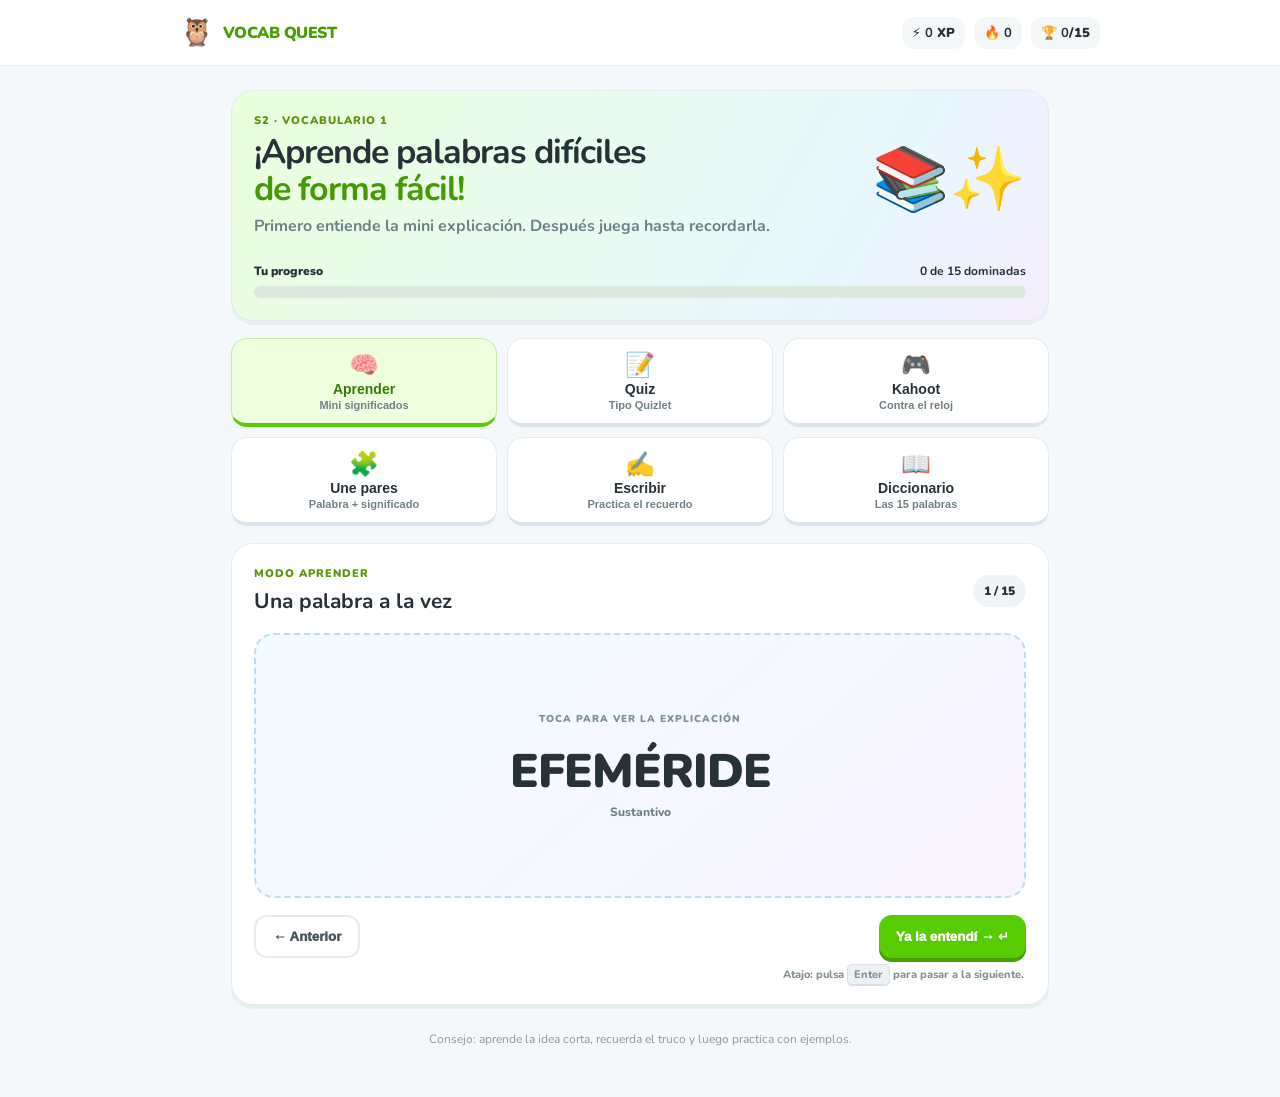
==== index.html @ 7e98878e "Add files via upload" ====
<!DOCTYPE html>
<html lang="es">
<head>
  <meta charset="UTF-8">
  <meta name="viewport" content="width=device-width, initial-scale=1.0">
  <meta name="theme-color" content="#58cc02">
  <title>Vocab Quest — Aprende jugando</title>
  <link rel="stylesheet" href="styles.css">
</head>
<body>
  <header class="topbar">
    <a class="brand" href="#" aria-label="Vocab Quest inicio"><span class="owl">🦉</span><span>VOCAB QUEST</span></a>
    <div class="stats">
      <span class="stat">⚡ <b id="xp">0</b> XP</span>
      <span class="stat">🔥 <b id="streak">0</b></span>
      <span class="stat">🏆 <b id="mastered">0</b>/15</span>
    </div>
  </header>

  <main class="app">
    <section class="welcome card">
      <div>
        <p class="eyebrow">S2 · VOCABULARIO 1</p>
        <h1>¡Aprende palabras difíciles<br><span>de forma fácil!</span></h1>
        <p class="sub">Primero entiende la mini explicación. Después juega hasta recordarla.</p>
      </div>
      <div class="welcome-art" aria-hidden="true">📚✨</div>
      <div class="progress-wrap">
        <div class="progress-label"><span>Tu progreso</span><b id="progress-label">0 de 15 dominadas</b></div>
        <div class="progress"><div id="progress-bar"></div></div>
      </div>
    </section>

    <nav class="mode-grid" aria-label="Modos de juego">
      <button class="mode active" data-mode="learn"><span>🧠</span><b>Aprender</b><small>Mini significados</small></button>
      <button class="mode" data-mode="quiz"><span>📝</span><b>Quiz</b><small>Tipo Quizlet</small></button>
      <button class="mode" data-mode="kahoot"><span>🎮</span><b>Kahoot</b><small>Contra el reloj</small></button>
      <button class="mode" data-mode="match"><span>🧩</span><b>Une pares</b><small>Palabra + significado</small></button>
      <button class="mode" data-mode="write"><span>✍️</span><b>Escribir</b><small>Practica el recuerdo</small></button>
      <button class="mode" data-mode="review"><span>📖</span><b>Diccionario</b><small>Las 15 palabras</small></button>
    </nav>

    <section id="learn" class="game card">
      <div class="section-head"><div><p class="eyebrow">MODO APRENDER</p><h2>Una palabra a la vez</h2></div><span class="counter" id="learn-counter">1 / 15</span></div>
      <div class="flashcard" id="flashcard" role="button" tabindex="0" aria-label="Toca para mostrar la explicación">
        <span class="card-hint" id="learn-hint">TOCA PARA VER LA EXPLICACIÓN</span>
        <div class="big-word" id="learn-word">HENDER</div>
        <span class="category" id="learn-category">Verbo</span>
        <div class="mini-meaning hidden" id="learn-mini"></div>
        <div class="full-meaning hidden" id="learn-full"></div>
        <div class="memory-tip hidden" id="learn-tip"></div>
      </div>
      <div class="controls"><button class="btn secondary" id="learn-prev">← Anterior</button><button class="btn primary" id="learn-next">Ya la entendí → ↵</button></div>
      <p class="keyboard-hint">Atajo: pulsa <kbd>Enter</kbd> para pasar a la siguiente.</p>
    </section>

    <section id="quiz" class="game card hidden">
      <div class="section-head"><div><p class="eyebrow">MODO QUIZ</p><h2>Elige la respuesta correcta</h2></div><span class="counter" id="quiz-counter">1 / 10</span></div>
      <div class="timer-line"><span>⏱️ <b id="quiz-time">40</b>s</span><div class="timer-track"><div id="quiz-timer-bar"></div></div></div>
      <div class="question-word" id="quiz-word">HENDER</div>
      <p class="question" id="quiz-question">¿Qué significa?</p>
      <div class="answers" id="quiz-answers"></div>
      <div class="feedback hidden" id="quiz-feedback"></div>
      <div class="controls right"><button class="btn secondary hidden" id="quiz-practice">🔁 Practicar esta palabra ×3</button><button class="btn primary" id="quiz-next" disabled>Enviar / Siguiente ↵</button></div>
      <p class="keyboard-hint">Atajo: pulsa <kbd>Enter</kbd> para continuar.</p>
    </section>

    <section id="kahoot" class="game card hidden">
      <div class="section-head"><div><p class="eyebrow">MODO KAHOOT</p><h2>¡Ronda relámpago!</h2></div><span class="counter" id="kahoot-counter">1 / 10</span></div>
      <div class="kahoot-score"><span>⚡ <b id="kahoot-points">0</b> puntos</span><span>⏳ <b id="kahoot-time">15</b>s</span></div>
      <div class="question-word" id="kahoot-word">HENDER</div>
      <p class="question">Selecciona la mini definición correcta</p>
      <div class="kahoot-answers" id="kahoot-answers"></div>
      <div class="feedback hidden" id="kahoot-feedback"></div>
      <div class="controls right"><button class="btn secondary hidden" id="kahoot-practice">🔁 Practicar esta palabra ×3</button><button class="btn primary" id="kahoot-next" disabled>Siguiente ronda ↵</button></div>
      <p class="keyboard-hint">Atajo: pulsa <kbd>Enter</kbd> para continuar.</p>
      <button class="btn secondary start-btn" id="kahoot-start">▶ Empezar partida</button>
    </section>

    <section id="match" class="game card hidden">
      <div class="section-head"><div><p class="eyebrow">MODO PAREJAS</p><h2>Une cada palabra con su idea</h2></div><span class="counter" id="match-count">0 / 5</span></div>
      <p class="sub">Selecciona una palabra y luego su significado. ¡Tienes que encontrar cinco pares!</p>
      <div class="match-grid"><div id="match-words" class="match-column"></div><div id="match-defs" class="match-column"></div></div>
      <div class="feedback hidden" id="match-feedback"></div>
      <div class="controls right"><button class="btn primary" id="match-new">Nueva ronda</button></div>
    </section>

    <section id="write" class="game card hidden">
      <div class="section-head"><div><p class="eyebrow">MODO ESCRIBIR</p><h2>Explícalo con tus palabras</h2></div><span class="counter" id="write-counter">1 / 15</span></div>
      <div class="question-word" id="write-word">HENDER</div>
      <p class="question">Escribe una explicación corta de su significado.</p>
      <textarea id="write-input" rows="3" placeholder="Ejemplo: significa abrir o rajar algo..."></textarea>
      <div class="feedback hidden" id="write-feedback"></div>
      <div class="controls right"><button class="btn primary" id="write-check">Revisar respuesta</button></div>
    </section>

    <section id="review" class="game card hidden">
      <div class="section-head"><div><p class="eyebrow">TU DICCIONARIO</p><h2>Las 15 palabras del examen</h2></div><span class="counter">S2</span></div>
      <div class="dictionary" id="dictionary"></div>
    </section>

    <section id="results" class="game card hidden">
      <div class="result-icon">🏆</div><h2 id="result-title">¡Buen trabajo!</h2><p id="result-text" class="sub"></p>
      <button class="btn primary" id="result-again">Jugar otra vez</button>
    </section>
    <footer>Consejo: aprende la idea corta, recuerda el truco y luego practica con ejemplos.</footer>
  </main>
  <div id="toast" class="toast" role="status"></div>
  <script src="script.js"></script>
</body>
</html>
---- styles.css ----
@import url('https://fonts.googleapis.com/css2?family=Nunito:wght@500;600;700;800;900;1000&display=swap');
:root{--green:#58cc02;--green-dark:#45a000;--ink:#263238;--muted:#718087;--line:#e4ebee;--bg:#f5f8fa;--blue:#1cb0f6;--yellow:#ffc928;--red:#ff4b4b;--purple:#9069e8}
*{box-sizing:border-box}body{margin:0;background:var(--bg);color:var(--ink);font-family:Nunito,system-ui,sans-serif}.topbar{height:66px;background:#fff;border-bottom:1px solid var(--line);display:flex;align-items:center;justify-content:space-between;padding:0 max(calc((100vw - 920px)/2),18px);position:sticky;top:0;z-index:5}.brand{display:flex;align-items:center;gap:9px;text-decoration:none;color:var(--green-dark);font-weight:1000;letter-spacing:-.5px}.owl{font-size:27px}.stats{display:flex;gap:9px}.stat{background:#f4f7f8;border-radius:12px;padding:7px 10px;font-size:13px;font-weight:900}.app{max-width:850px;margin:24px auto;padding:0 16px}.card{background:#fff;border:1px solid var(--line);border-radius:22px;padding:22px;box-shadow:0 4px 0 #e9eef0}.welcome{background:linear-gradient(120deg,#eaffdc,#e8f7ff 75%,#f5edff);position:relative;overflow:hidden;display:grid;grid-template-columns:1fr auto;gap:10px}.eyebrow{font-size:11px;font-weight:1000;letter-spacing:1px;color:#5d930f;margin:0 0 6px}.welcome h1{font-size:clamp(25px,5vw,34px);line-height:1.08;margin:0;letter-spacing:-1px}.welcome h1 span{color:#429b00}.sub{color:var(--muted);font-weight:700;margin:8px 0}.welcome-art{font-size:62px;align-self:center;animation:bob 2.5s ease-in-out infinite}@keyframes bob{50%{transform:translateY(-7px) rotate(4deg)}}.progress-wrap{grid-column:1/-1;margin-top:8px}.progress-label{display:flex;justify-content:space-between;font-size:12px;font-weight:900}.progress{height:12px;background:#dce9df;border-radius:30px;overflow:hidden;margin-top:7px}.progress div{height:100%;width:0;background:linear-gradient(90deg,var(--green),#a5e75b);border-radius:30px;transition:width .4s}.mode-grid{display:grid;grid-template-columns:repeat(3,1fr);gap:10px;margin:17px 0}.mode{border:1px solid var(--line);border-bottom:4px solid #dce4e7;background:#fff;border-radius:16px;padding:12px 8px;display:flex;flex-direction:column;align-items:center;gap:2px;color:var(--ink);transition:.15s}.mode span{font-size:24px}.mode b{font-size:14px}.mode small{font-size:11px;color:var(--muted);font-weight:700}.mode:hover{transform:translateY(-2px)}.mode.active{background:#edffdf;border-color:#c5eca7;border-bottom-color:var(--green);color:#347d00}.game{margin-bottom:18px;animation:enter .25s ease}@keyframes enter{from{opacity:0;transform:translateY(8px)}to{opacity:1;transform:translateY(0)}}.hidden{display:none!important}.section-head{display:flex;justify-content:space-between;align-items:center;gap:10px}.section-head h2{font-size:21px;margin:0}.counter{font-size:12px;font-weight:1000;background:#f0f4f5;padding:8px 11px;border-radius:30px;white-space:nowrap}.flashcard{margin:18px 0 14px;min-height:265px;border:2px dashed #b9dfee;border-radius:20px;background:linear-gradient(140deg,#f2fbff,#f8f3ff);display:flex;flex-direction:column;align-items:center;justify-content:center;text-align:center;padding:24px;cursor:pointer;transition:.2s}.flashcard:hover{transform:translateY(-2px);box-shadow:0 7px 18px #dcebf2}.card-hint{font-size:10px;letter-spacing:1px;color:#77909a;font-weight:1000}.big-word{font-size:clamp(34px,7vw,47px);font-weight:1000;letter-spacing:-1px;margin:13px 0 0}.category{font-size:12px;color:var(--muted);font-weight:800}.mini-meaning{font-size:21px;font-weight:1000;color:#347d00;margin:15px 0 4px}.full-meaning{font-size:13px;color:#52636a;max-width:540px;margin-top:8px}.memory-tip{font-size:13px;background:#fff4d6;border-radius:12px;padding:10px 13px;margin-top:12px;max-width:540px}.controls{display:flex;justify-content:space-between;gap:10px;margin-top:17px}.controls.right{justify-content:flex-end}.btn{border:0;border-radius:13px;padding:12px 17px;font-weight:1000;transition:.12s}.btn:active{transform:translateY(2px)}.primary{background:var(--green);color:#fff;box-shadow:0 4px 0 var(--green-dark)}.primary:disabled{opacity:.4;cursor:not-allowed}.secondary{background:#fff;border:2px solid var(--line);color:#46565c}.question-word{text-align:center;font-size:36px;font-weight:1000;letter-spacing:-1px;margin:20px 0 0}.question{text-align:center;font-weight:900;font-size:17px;margin:7px 0 16px}.timer-line{display:flex;align-items:center;gap:12px;margin-top:18px;font-size:13px;font-weight:900}.timer-track{height:9px;flex:1;background:#edf1f2;border-radius:20px;overflow:hidden}.timer-track div{height:100%;width:100%;background:var(--blue);transition:width 1s linear}.answers{display:grid;grid-template-columns:1fr 1fr;gap:10px}.answer{border:2px solid var(--line);background:#fff;border-radius:14px;padding:15px;text-align:left;font-weight:800;min-height:65px;color:var(--ink)}.answer:hover{border-color:var(--blue);background:#f3fbff}.answer.correct{background:#edffe4;border-color:var(--green)}.answer.wrong{background:#fff0f0;border-color:var(--red)}.feedback{padding:13px 15px;border-radius:14px;margin-top:14px;font-weight:750;line-height:1.45}.feedback.good{background:#edffe4;color:#2d7600}.feedback.bad{background:#fff1e7;color:#99500c}.feedback strong{display:block;margin-bottom:4px}.kahoot-score{display:flex;justify-content:space-between;font-weight:1000;margin-top:15px}.kahoot-answers{display:grid;grid-template-columns:1fr 1fr;gap:10px}.kahoot-answer{border:0;border-radius:15px;padding:19px 12px;min-height:82px;color:#fff;font-weight:1000;font-size:14px;box-shadow:0 4px #0002}.kahoot-answer:nth-child(1){background:#e94b4b}.kahoot-answer:nth-child(2){background:#267edb}.kahoot-answer:nth-child(3){background:#d99d00}.kahoot-answer:nth-child(4){background:#42a51a}.kahoot-answer.correct{outline:4px solid #a8ed72;filter:brightness(1.12)}.kahoot-answer.wrong{opacity:.45}.start-btn{margin-top:16px;width:100%}textarea{width:100%;border:2px solid var(--line);border-radius:14px;padding:13px;font:700 15px Nunito;resize:vertical;outline:none}textarea:focus{border-color:var(--blue)}.dictionary{display:grid;grid-template-columns:1fr 1fr;gap:9px}.dict-item{border:1px solid var(--line);border-radius:13px;padding:12px}.dict-item b{display:block;font-size:15px}.dict-item .mini{color:#39820a;font-weight:900;font-size:13px;margin:3px 0}.dict-item small{color:var(--muted);font-weight:650}.match-grid{display:grid;grid-template-columns:1fr 1fr;gap:10px;margin-top:15px}.match-column{display:grid;gap:8px;align-content:start}.match-option{border:2px solid var(--line);border-radius:12px;padding:12px 9px;background:#fff;font-weight:850;font-size:13px;min-height:62px}.match-option.selected{border-color:var(--blue);background:#effaff}.match-option.matched{opacity:.35;pointer-events:none;border-color:var(--green)}.result-icon{text-align:center;font-size:65px}.game h2{text-align:center}.result-icon+h2{margin:0}.toast{position:fixed;bottom:20px;left:50%;transform:translate(-50%,20px);opacity:0;background:#263238;color:#fff;padding:11px 17px;border-radius:30px;font-weight:900;transition:.25s;z-index:20}.toast.show{opacity:1;transform:translate(-50%,0)}footer{text-align:center;color:#8a989e;font-size:12px;padding:8px 0 26px}
@media(max-width:560px){.topbar{padding:0 12px}.stats{gap:4px}.stat{font-size:11px;padding:7px}.brand{font-size:14px}.mode-grid{grid-template-columns:repeat(2,1fr)}.card{padding:17px}.answers,.kahoot-answers,.dictionary{grid-template-columns:1fr}.welcome-art{font-size:47px}.welcome h1{font-size:25px}.section-head h2{font-size:18px}.match-option{font-size:12px;padding:10px 7px}}

.keyboard-hint{text-align:right;color:#829198;font-size:11px;font-weight:800;margin:9px 2px 0}.keyboard-hint kbd{background:#edf1f3;border:1px solid #d9e1e4;border-bottom-width:2px;border-radius:5px;padding:2px 6px;font:800 11px Nunito}
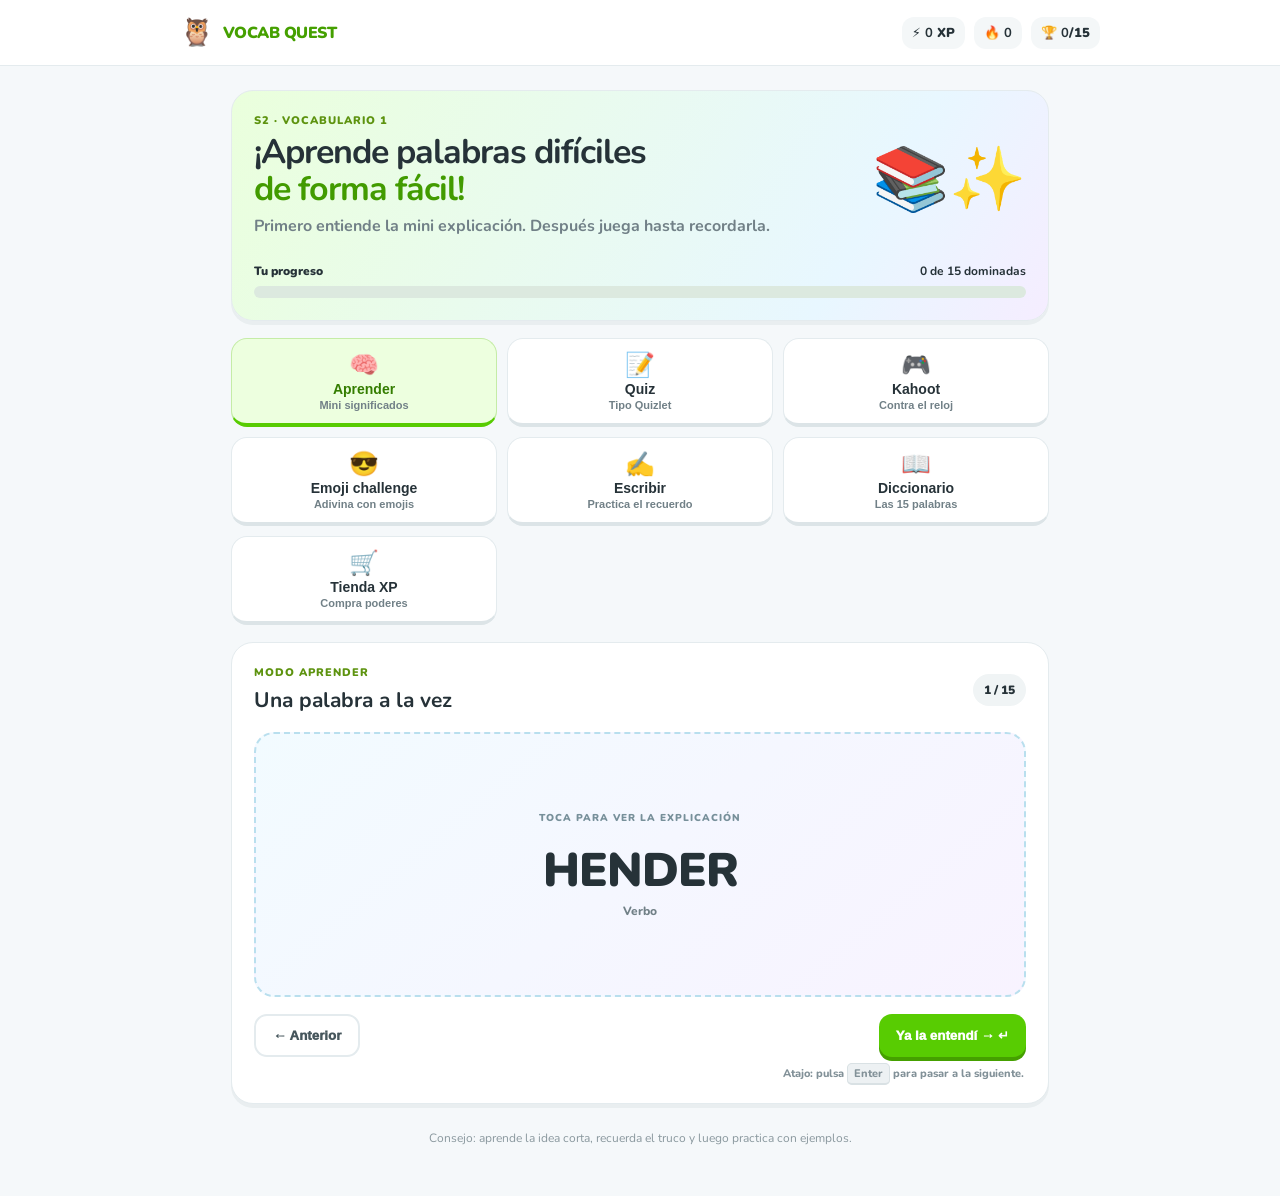
==== commit df183bd5: "Add files via upload" ====
--- a/index.html
+++ b/index.html
@@ -35,9 +35,10 @@
       <button class="mode active" data-mode="learn"><span>🧠</span><b>Aprender</b><small>Mini significados</small></button>
       <button class="mode" data-mode="quiz"><span>📝</span><b>Quiz</b><small>Tipo Quizlet</small></button>
       <button class="mode" data-mode="kahoot"><span>🎮</span><b>Kahoot</b><small>Contra el reloj</small></button>
-      <button class="mode" data-mode="match"><span>🧩</span><b>Une pares</b><small>Palabra + significado</small></button>
+      <button class="mode" data-mode="emoji"><span>😎</span><b>Emoji challenge</b><small>Adivina con emojis</small></button>
       <button class="mode" data-mode="write"><span>✍️</span><b>Escribir</b><small>Practica el recuerdo</small></button>
       <button class="mode" data-mode="review"><span>📖</span><b>Diccionario</b><small>Las 15 palabras</small></button>
+      <button class="mode shop-mode" data-mode="shop"><span>🛒</span><b>Tienda XP</b><small>Compra poderes</small></button>
     </nav>
 
     <section id="learn" class="game card">
@@ -77,12 +78,15 @@
       <button class="btn secondary start-btn" id="kahoot-start">▶ Empezar partida</button>
     </section>
 
-    <section id="match" class="game card hidden">
-      <div class="section-head"><div><p class="eyebrow">MODO PAREJAS</p><h2>Une cada palabra con su idea</h2></div><span class="counter" id="match-count">0 / 5</span></div>
-      <p class="sub">Selecciona una palabra y luego su significado. ¡Tienes que encontrar cinco pares!</p>
-      <div class="match-grid"><div id="match-words" class="match-column"></div><div id="match-defs" class="match-column"></div></div>
-      <div class="feedback hidden" id="match-feedback"></div>
-      <div class="controls right"><button class="btn primary" id="match-new">Nueva ronda</button></div>
+    <section id="emoji" class="game card hidden">
+      <div class="section-head"><div><p class="eyebrow">EMOJI CHALLENGE</p><h2>¡Descifra la palabra!</h2></div><span class="counter" id="emoji-counter">1 / 10</span></div>
+      <p class="sub">Mira los emojis y elige el que mejor representa el significado de la palabra.</p>
+      <div class="question-word" id="emoji-word">AHERROJAR</div>
+      <div class="emoji-big" id="emoji-clue">⛓️</div>
+      <p class="question">¿Qué emoji representa mejor esta palabra?</p>
+      <div class="emoji-options" id="emoji-options"></div>
+      <div class="feedback hidden" id="emoji-feedback"></div>
+      <div class="controls right"><button class="btn primary" id="emoji-next" disabled>Siguiente ↵</button></div>
     </section>
 
     <section id="write" class="game card hidden">
@@ -99,6 +103,23 @@
       <div class="dictionary" id="dictionary"></div>
     </section>
 
+    <section id="shop" class="game card hidden">
+      <div class="section-head"><div><p class="eyebrow">TIENDA DE PODERES</p><h2>Compra con tus XP</h2></div><span class="xp-wallet">⚡ <b id="shop-xp">0</b> XP</span></div>
+      <p class="sub">Ahorra tus puntos. Los poderes son caros porque pueden salvarte en preguntas difíciles.</p>
+      <div class="shop-grid">
+        <article class="shop-item">
+          <div class="shop-icon">⏭️</div><div class="shop-info"><h3>Skip de pregunta</h3><p>Salta la pregunta actual de Quiz o Kahoot sin perder una vida. No da puntos por esa pregunta.</p><b class="price">⚡ 120 XP</b></div>
+          <button class="btn primary buy" data-item="skip">Comprar</button>
+        </article>
+        <article class="shop-item">
+          <div class="shop-icon">🔮</div><div class="shop-info"><h3>Revelar respuesta</h3><p>Revela la respuesta correcta de la pregunta actual. No recibirás puntos por responderla.</p><b class="price">⚡ 250 XP</b></div>
+          <button class="btn primary buy" data-item="reveal">Comprar</button>
+        </article>
+      </div>
+      <p class="shop-note">💡 Abre la tienda durante una partida o antes de empezar. Los poderes se aplican a la pregunta actual del modo Quiz o Kahoot.</p>
+      <div class="controls right"><button class="btn secondary" id="back-game">Volver al juego</button></div>
+    </section>
+
     <section id="results" class="game card hidden">
       <div class="result-icon">🏆</div><h2 id="result-title">¡Buen trabajo!</h2><p id="result-text" class="sub"></p>
       <button class="btn primary" id="result-again">Jugar otra vez</button>
--- a/styles.css
+++ b/styles.css
@@ -4,3 +4,18 @@
 @media(max-width:560px){.topbar{padding:0 12px}.stats{gap:4px}.stat{font-size:11px;padding:7px}.brand{font-size:14px}.mode-grid{grid-template-columns:repeat(2,1fr)}.card{padding:17px}.answers,.kahoot-answers,.dictionary{grid-template-columns:1fr}.welcome-art{font-size:47px}.welcome h1{font-size:25px}.section-head h2{font-size:18px}.match-option{font-size:12px;padding:10px 7px}}
 
 .keyboard-hint{text-align:right;color:#829198;font-size:11px;font-weight:800;margin:9px 2px 0}.keyboard-hint kbd{background:#edf1f3;border:1px solid #d9e1e4;border-bottom-width:2px;border-radius:5px;padding:2px 6px;font:800 11px Nunito}
+
+/* Emoji challenge + XP shop */
+.emoji-big{font-size:76px;text-align:center;margin:15px auto 4px;min-height:90px;display:grid;place-items:center;animation:bob 2s ease-in-out infinite}
+.emoji-options{display:grid;grid-template-columns:repeat(2,1fr);gap:11px}
+.emoji-option{min-height:105px;border:2px solid var(--line);border-radius:16px;background:#fff;display:flex;flex-direction:column;align-items:center;justify-content:center;gap:5px;color:var(--ink);font-size:37px;transition:.15s}
+.emoji-option span{font-size:12px;font-weight:900;color:var(--muted)}
+.emoji-option:hover{transform:translateY(-2px);border-color:var(--blue);background:#f5fbff}
+.emoji-option.correct{border-color:var(--green);background:#edffe4}
+.emoji-option.wrong{border-color:var(--red);background:#fff0f0}
+.xp-wallet{background:#fff4d4;color:#966700;padding:9px 13px;border-radius:30px;font-weight:1000;white-space:nowrap}
+.shop-grid{display:grid;gap:12px;margin-top:18px}
+.shop-item{display:grid;grid-template-columns:64px 1fr auto;align-items:center;gap:14px;border:1px solid var(--line);border-radius:17px;padding:14px}
+.shop-icon{width:58px;height:58px;border-radius:16px;background:#f1f5ff;display:grid;place-items:center;font-size:32px}
+.shop-info h3{margin:0 0 3px;font-size:17px}.shop-info p{margin:0 0 6px;color:var(--muted);font-size:12px;line-height:1.4;font-weight:700}.price{color:#b17a00;font-size:13px}.buy{white-space:nowrap;padding:10px 13px}.buy:disabled{opacity:.4;cursor:not-allowed}.shop-note{background:#f7f9fa;border-radius:12px;padding:12px;color:var(--muted);font-size:12px;font-weight:750}
+@media(max-width:560px){.shop-item{grid-template-columns:48px 1fr}.shop-icon{width:45px;height:45px;font-size:25px}.shop-item .buy{grid-column:1/-1;width:100%}.emoji-options{grid-template-columns:1fr 1fr}.emoji-option{min-height:90px}}
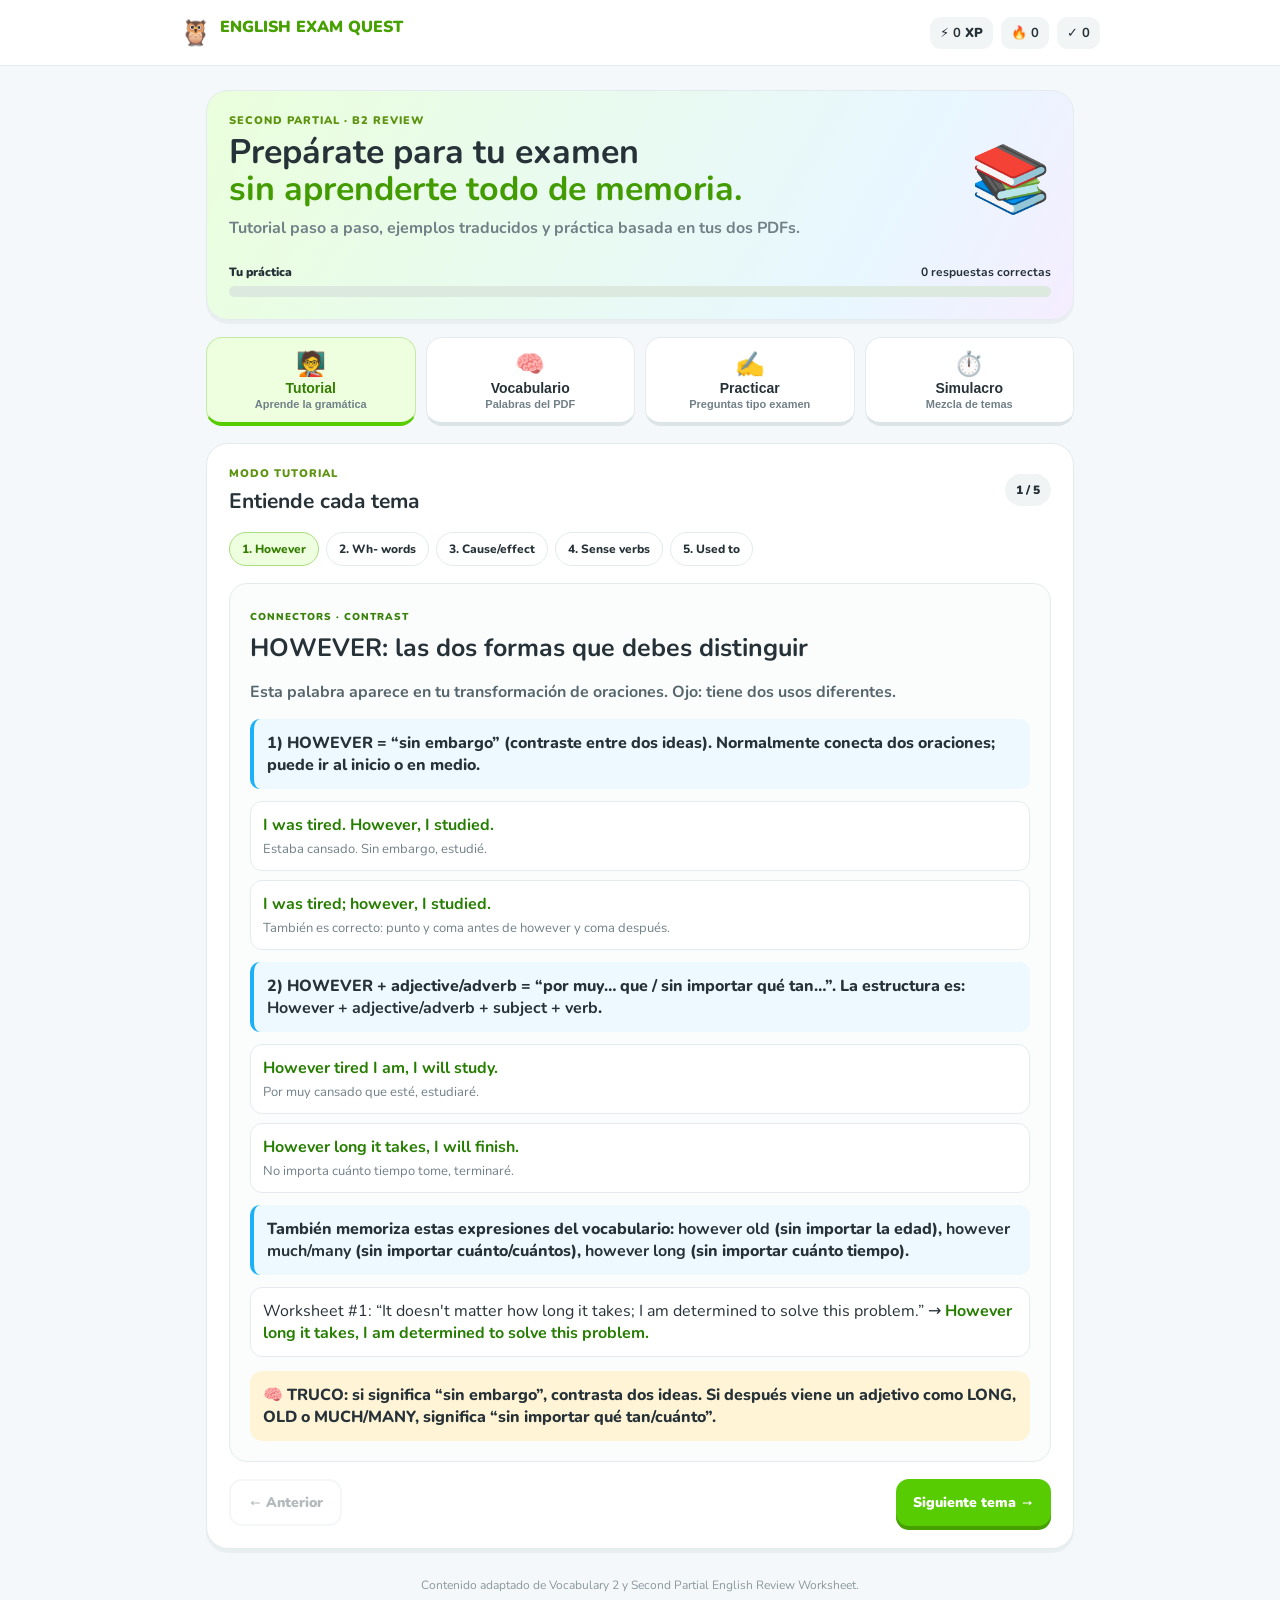
==== commit c8cd8150: "Add files via upload" ====
--- a/index.html
+++ b/index.html
@@ -1,132 +1,65 @@
 <!DOCTYPE html>
 <html lang="es">
 <head>
-  <meta charset="UTF-8">
-  <meta name="viewport" content="width=device-width, initial-scale=1.0">
-  <meta name="theme-color" content="#58cc02">
-  <title>Vocab Quest — Aprende jugando</title>
-  <link rel="stylesheet" href="styles.css">
+<meta charset="UTF-8"><meta name="viewport" content="width=device-width, initial-scale=1">
+<meta name="theme-color" content="#58cc02"><title>English Exam Quest · Second Partial</title>
+<link rel="stylesheet" href="styles.css">
 </head>
 <body>
-  <header class="topbar">
-    <a class="brand" href="#" aria-label="Vocab Quest inicio"><span class="owl">🦉</span><span>VOCAB QUEST</span></a>
-    <div class="stats">
-      <span class="stat">⚡ <b id="xp">0</b> XP</span>
-      <span class="stat">🔥 <b id="streak">0</b></span>
-      <span class="stat">🏆 <b id="mastered">0</b>/15</span>
-    </div>
-  </header>
+<header class="topbar">
+  <a class="brand" href="#"><span>🦉</span><span>ENGLISH EXAM QUEST</span></a>
+  <div class="stats"><span class="stat">⚡ <b id="xp">0</b> XP</span><span class="stat">🔥 <b id="streak">0</b></span><span class="stat">✓ <b id="correct">0</b></span></div>
+</header>
+<main class="app">
+<section class="welcome card">
+ <div><p class="eyebrow">SECOND PARTIAL · B2 REVIEW</p><h1>Prepárate para tu examen<br><span>sin aprenderte todo de memoria.</span></h1>
+ <p class="sub">Tutorial paso a paso, ejemplos traducidos y práctica basada en tus dos PDFs.</p></div><div class="hero-art">📚</div>
+ <div class="progress-wrap"><div class="progress-label"><span>Tu práctica</span><b id="progress-label">0 respuestas correctas</b></div><div class="progress"><div id="progress-bar"></div></div></div>
+</section>
+<nav class="mode-grid">
+ <button class="mode active" data-mode="tutorial"><span>🧑‍🏫</span><b>Tutorial</b><small>Aprende la gramática</small></button>
+ <button class="mode" data-mode="vocab"><span>🧠</span><b>Vocabulario</b><small>Palabras del PDF</small></button>
+ <button class="mode" data-mode="practice"><span>✍️</span><b>Practicar</b><small>Preguntas tipo examen</small></button>
+ <button class="mode" data-mode="exam"><span>⏱️</span><b>Simulacro</b><small>Mezcla de temas</small></button>
+</nav>
 
-  <main class="app">
-    <section class="welcome card">
-      <div>
-        <p class="eyebrow">S2 · VOCABULARIO 1</p>
-        <h1>¡Aprende palabras difíciles<br><span>de forma fácil!</span></h1>
-        <p class="sub">Primero entiende la mini explicación. Después juega hasta recordarla.</p>
-      </div>
-      <div class="welcome-art" aria-hidden="true">📚✨</div>
-      <div class="progress-wrap">
-        <div class="progress-label"><span>Tu progreso</span><b id="progress-label">0 de 15 dominadas</b></div>
-        <div class="progress"><div id="progress-bar"></div></div>
-      </div>
-    </section>
+<section id="tutorial" class="game card">
+ <div class="section-head"><div><p class="eyebrow">MODO TUTORIAL</p><h2>Entiende cada tema</h2></div><span class="counter" id="lesson-counter">1 / 5</span></div>
+ <div class="lesson-tabs" id="lesson-tabs"></div>
+ <article class="lesson">
+  <span class="lesson-tag" id="lesson-tag">GRAMMAR</span><h3 id="lesson-title"></h3><p class="lesson-intro" id="lesson-intro"></p>
+  <div id="lesson-content"></div>
+  <div class="remember" id="lesson-remember"></div>
+ </article>
+ <div class="controls"><button class="btn secondary" id="lesson-prev">← Anterior</button><button class="btn primary" id="lesson-next">Siguiente tema →</button></div>
+</section>
 
-    <nav class="mode-grid" aria-label="Modos de juego">
-      <button class="mode active" data-mode="learn"><span>🧠</span><b>Aprender</b><small>Mini significados</small></button>
-      <button class="mode" data-mode="quiz"><span>📝</span><b>Quiz</b><small>Tipo Quizlet</small></button>
-      <button class="mode" data-mode="kahoot"><span>🎮</span><b>Kahoot</b><small>Contra el reloj</small></button>
-      <button class="mode" data-mode="emoji"><span>😎</span><b>Emoji challenge</b><small>Adivina con emojis</small></button>
-      <button class="mode" data-mode="write"><span>✍️</span><b>Escribir</b><small>Practica el recuerdo</small></button>
-      <button class="mode" data-mode="review"><span>📖</span><b>Diccionario</b><small>Las 15 palabras</small></button>
-      <button class="mode shop-mode" data-mode="shop"><span>🛒</span><b>Tienda XP</b><small>Compra poderes</small></button>
-    </nav>
+<section id="vocab" class="game card hidden">
+ <div class="section-head"><div><p class="eyebrow">VOCABULARY BUILDER</p><h2>Palabras que sí vienen en tu review</h2></div><span class="counter" id="vocab-counter">1 / 45</span></div>
+ <div class="flashcard" id="vocab-card"><span class="card-hint">TOCA PARA REVELAR</span><div class="big-word" id="vocab-word">ANXIOUS</div><span class="category" id="vocab-category">Feelings and emotions</span><div id="vocab-answer" class="hidden"><div class="mini-meaning" id="vocab-meaning"></div><p id="vocab-example"></p></div></div>
+ <div class="controls"><button class="btn secondary" id="vocab-prev">← Anterior</button><button class="btn primary" id="vocab-next">Ya la sé →</button></div>
+ <div class="dictionary" id="dictionary"></div>
+</section>
 
-    <section id="learn" class="game card">
-      <div class="section-head"><div><p class="eyebrow">MODO APRENDER</p><h2>Una palabra a la vez</h2></div><span class="counter" id="learn-counter">1 / 15</span></div>
-      <div class="flashcard" id="flashcard" role="button" tabindex="0" aria-label="Toca para mostrar la explicación">
-        <span class="card-hint" id="learn-hint">TOCA PARA VER LA EXPLICACIÓN</span>
-        <div class="big-word" id="learn-word">HENDER</div>
-        <span class="category" id="learn-category">Verbo</span>
-        <div class="mini-meaning hidden" id="learn-mini"></div>
-        <div class="full-meaning hidden" id="learn-full"></div>
-        <div class="memory-tip hidden" id="learn-tip"></div>
-      </div>
-      <div class="controls"><button class="btn secondary" id="learn-prev">← Anterior</button><button class="btn primary" id="learn-next">Ya la entendí → ↵</button></div>
-      <p class="keyboard-hint">Atajo: pulsa <kbd>Enter</kbd> para pasar a la siguiente.</p>
-    </section>
+<section id="practice" class="game card hidden">
+ <div class="section-head"><div><p class="eyebrow">PRACTICE MODE</p><h2 id="practice-heading">Comprueba si lo entendiste</h2></div><span class="counter" id="practice-counter">1 / 10</span></div>
+ <div class="filters"><button class="filter active" data-filter="all">Todo</button><button class="filter" data-filter="however">However / relatives</button><button class="filter" data-filter="cause">Cause & effect</button><button class="filter" data-filter="sense">Sense verbs</button><button class="filter" data-filter="used">Used to</button><button class="filter" data-filter="vocab">Vocabulary</button></div>
+ <div class="question-word" id="question-word">HOWEVER</div><p class="question" id="question-text"></p><div class="answers" id="answers"></div>
+ <div class="feedback hidden" id="feedback"></div>
+ <div class="controls right"><button class="btn primary" id="next-question" disabled>Siguiente →</button></div>
+</section>
 
-    <section id="quiz" class="game card hidden">
-      <div class="section-head"><div><p class="eyebrow">MODO QUIZ</p><h2>Elige la respuesta correcta</h2></div><span class="counter" id="quiz-counter">1 / 10</span></div>
-      <div class="timer-line"><span>⏱️ <b id="quiz-time">40</b>s</span><div class="timer-track"><div id="quiz-timer-bar"></div></div></div>
-      <div class="question-word" id="quiz-word">HENDER</div>
-      <p class="question" id="quiz-question">¿Qué significa?</p>
-      <div class="answers" id="quiz-answers"></div>
-      <div class="feedback hidden" id="quiz-feedback"></div>
-      <div class="controls right"><button class="btn secondary hidden" id="quiz-practice">🔁 Practicar esta palabra ×3</button><button class="btn primary" id="quiz-next" disabled>Enviar / Siguiente ↵</button></div>
-      <p class="keyboard-hint">Atajo: pulsa <kbd>Enter</kbd> para continuar.</p>
-    </section>
-
-    <section id="kahoot" class="game card hidden">
-      <div class="section-head"><div><p class="eyebrow">MODO KAHOOT</p><h2>¡Ronda relámpago!</h2></div><span class="counter" id="kahoot-counter">1 / 10</span></div>
-      <div class="kahoot-score"><span>⚡ <b id="kahoot-points">0</b> puntos</span><span>⏳ <b id="kahoot-time">15</b>s</span></div>
-      <div class="question-word" id="kahoot-word">HENDER</div>
-      <p class="question">Selecciona la mini definición correcta</p>
-      <div class="kahoot-answers" id="kahoot-answers"></div>
-      <div class="feedback hidden" id="kahoot-feedback"></div>
-      <div class="controls right"><button class="btn secondary hidden" id="kahoot-practice">🔁 Practicar esta palabra ×3</button><button class="btn primary" id="kahoot-next" disabled>Siguiente ronda ↵</button></div>
-      <p class="keyboard-hint">Atajo: pulsa <kbd>Enter</kbd> para continuar.</p>
-      <button class="btn secondary start-btn" id="kahoot-start">▶ Empezar partida</button>
-    </section>
-
-    <section id="emoji" class="game card hidden">
-      <div class="section-head"><div><p class="eyebrow">EMOJI CHALLENGE</p><h2>¡Descifra la palabra!</h2></div><span class="counter" id="emoji-counter">1 / 10</span></div>
-      <p class="sub">Mira los emojis y elige el que mejor representa el significado de la palabra.</p>
-      <div class="question-word" id="emoji-word">AHERROJAR</div>
-      <div class="emoji-big" id="emoji-clue">⛓️</div>
-      <p class="question">¿Qué emoji representa mejor esta palabra?</p>
-      <div class="emoji-options" id="emoji-options"></div>
-      <div class="feedback hidden" id="emoji-feedback"></div>
-      <div class="controls right"><button class="btn primary" id="emoji-next" disabled>Siguiente ↵</button></div>
-    </section>
-
-    <section id="write" class="game card hidden">
-      <div class="section-head"><div><p class="eyebrow">MODO ESCRIBIR</p><h2>Explícalo con tus palabras</h2></div><span class="counter" id="write-counter">1 / 15</span></div>
-      <div class="question-word" id="write-word">HENDER</div>
-      <p class="question">Escribe una explicación corta de su significado.</p>
-      <textarea id="write-input" rows="3" placeholder="Ejemplo: significa abrir o rajar algo..."></textarea>
-      <div class="feedback hidden" id="write-feedback"></div>
-      <div class="controls right"><button class="btn primary" id="write-check">Revisar respuesta</button></div>
-    </section>
-
-    <section id="review" class="game card hidden">
-      <div class="section-head"><div><p class="eyebrow">TU DICCIONARIO</p><h2>Las 15 palabras del examen</h2></div><span class="counter">S2</span></div>
-      <div class="dictionary" id="dictionary"></div>
-    </section>
-
-    <section id="shop" class="game card hidden">
-      <div class="section-head"><div><p class="eyebrow">TIENDA DE PODERES</p><h2>Compra con tus XP</h2></div><span class="xp-wallet">⚡ <b id="shop-xp">0</b> XP</span></div>
-      <p class="sub">Ahorra tus puntos. Los poderes son caros porque pueden salvarte en preguntas difíciles.</p>
-      <div class="shop-grid">
-        <article class="shop-item">
-          <div class="shop-icon">⏭️</div><div class="shop-info"><h3>Skip de pregunta</h3><p>Salta la pregunta actual de Quiz o Kahoot sin perder una vida. No da puntos por esa pregunta.</p><b class="price">⚡ 120 XP</b></div>
-          <button class="btn primary buy" data-item="skip">Comprar</button>
-        </article>
-        <article class="shop-item">
-          <div class="shop-icon">🔮</div><div class="shop-info"><h3>Revelar respuesta</h3><p>Revela la respuesta correcta de la pregunta actual. No recibirás puntos por responderla.</p><b class="price">⚡ 250 XP</b></div>
-          <button class="btn primary buy" data-item="reveal">Comprar</button>
-        </article>
-      </div>
-      <p class="shop-note">💡 Abre la tienda durante una partida o antes de empezar. Los poderes se aplican a la pregunta actual del modo Quiz o Kahoot.</p>
-      <div class="controls right"><button class="btn secondary" id="back-game">Volver al juego</button></div>
-    </section>
-
-    <section id="results" class="game card hidden">
-      <div class="result-icon">🏆</div><h2 id="result-title">¡Buen trabajo!</h2><p id="result-text" class="sub"></p>
-      <button class="btn primary" id="result-again">Jugar otra vez</button>
-    </section>
-    <footer>Consejo: aprende la idea corta, recuerda el truco y luego practica con ejemplos.</footer>
-  </main>
-  <div id="toast" class="toast" role="status"></div>
-  <script src="script.js"></script>
-</body>
-</html>+<section id="exam" class="game card hidden">
+ <div class="section-head"><div><p class="eyebrow">SECOND PARTIAL MOCK EXAM</p><h2>Simulacro de examen</h2></div><span class="counter" id="exam-counter">0 / 15</span></div>
+ <p class="sub">15 preguntas mezcladas de vocabulario y gramática de tu worksheet. Sin pistas hasta responder.</p>
+ <div class="timer-line"><span>⏱️ <b id="exam-time">15:00</b></span><div class="timer-track"><div id="exam-bar"></div></div></div>
+ <div class="question-word" id="exam-word">READY?</div><p class="question" id="exam-question">Pulsa comenzar cuando estés listo.</p><div class="answers" id="exam-answers"></div>
+ <div class="feedback hidden" id="exam-feedback"></div>
+ <div class="controls"><button class="btn secondary" id="exam-start">▶ Comenzar</button><button class="btn primary" id="exam-next" disabled>Siguiente →</button></div>
+ <div id="exam-result" class="result hidden"></div>
+</section>
+<footer>Contenido adaptado de Vocabulary 2 y Second Partial English Review Worksheet.</footer>
+</main>
+<div id="toast" class="toast"></div>
+<script src="script.js"></script>
+</body></html>
--- a/styles.css
+++ b/styles.css
@@ -1,21 +1,4 @@
-@import url('https://fonts.googleapis.com/css2?family=Nunito:wght@500;600;700;800;900;1000&display=swap');
-:root{--green:#58cc02;--green-dark:#45a000;--ink:#263238;--muted:#718087;--line:#e4ebee;--bg:#f5f8fa;--blue:#1cb0f6;--yellow:#ffc928;--red:#ff4b4b;--purple:#9069e8}
-*{box-sizing:border-box}body{margin:0;background:var(--bg);color:var(--ink);font-family:Nunito,system-ui,sans-serif}.topbar{height:66px;background:#fff;border-bottom:1px solid var(--line);display:flex;align-items:center;justify-content:space-between;padding:0 max(calc((100vw - 920px)/2),18px);position:sticky;top:0;z-index:5}.brand{display:flex;align-items:center;gap:9px;text-decoration:none;color:var(--green-dark);font-weight:1000;letter-spacing:-.5px}.owl{font-size:27px}.stats{display:flex;gap:9px}.stat{background:#f4f7f8;border-radius:12px;padding:7px 10px;font-size:13px;font-weight:900}.app{max-width:850px;margin:24px auto;padding:0 16px}.card{background:#fff;border:1px solid var(--line);border-radius:22px;padding:22px;box-shadow:0 4px 0 #e9eef0}.welcome{background:linear-gradient(120deg,#eaffdc,#e8f7ff 75%,#f5edff);position:relative;overflow:hidden;display:grid;grid-template-columns:1fr auto;gap:10px}.eyebrow{font-size:11px;font-weight:1000;letter-spacing:1px;color:#5d930f;margin:0 0 6px}.welcome h1{font-size:clamp(25px,5vw,34px);line-height:1.08;margin:0;letter-spacing:-1px}.welcome h1 span{color:#429b00}.sub{color:var(--muted);font-weight:700;margin:8px 0}.welcome-art{font-size:62px;align-self:center;animation:bob 2.5s ease-in-out infinite}@keyframes bob{50%{transform:translateY(-7px) rotate(4deg)}}.progress-wrap{grid-column:1/-1;margin-top:8px}.progress-label{display:flex;justify-content:space-between;font-size:12px;font-weight:900}.progress{height:12px;background:#dce9df;border-radius:30px;overflow:hidden;margin-top:7px}.progress div{height:100%;width:0;background:linear-gradient(90deg,var(--green),#a5e75b);border-radius:30px;transition:width .4s}.mode-grid{display:grid;grid-template-columns:repeat(3,1fr);gap:10px;margin:17px 0}.mode{border:1px solid var(--line);border-bottom:4px solid #dce4e7;background:#fff;border-radius:16px;padding:12px 8px;display:flex;flex-direction:column;align-items:center;gap:2px;color:var(--ink);transition:.15s}.mode span{font-size:24px}.mode b{font-size:14px}.mode small{font-size:11px;color:var(--muted);font-weight:700}.mode:hover{transform:translateY(-2px)}.mode.active{background:#edffdf;border-color:#c5eca7;border-bottom-color:var(--green);color:#347d00}.game{margin-bottom:18px;animation:enter .25s ease}@keyframes enter{from{opacity:0;transform:translateY(8px)}to{opacity:1;transform:translateY(0)}}.hidden{display:none!important}.section-head{display:flex;justify-content:space-between;align-items:center;gap:10px}.section-head h2{font-size:21px;margin:0}.counter{font-size:12px;font-weight:1000;background:#f0f4f5;padding:8px 11px;border-radius:30px;white-space:nowrap}.flashcard{margin:18px 0 14px;min-height:265px;border:2px dashed #b9dfee;border-radius:20px;background:linear-gradient(140deg,#f2fbff,#f8f3ff);display:flex;flex-direction:column;align-items:center;justify-content:center;text-align:center;padding:24px;cursor:pointer;transition:.2s}.flashcard:hover{transform:translateY(-2px);box-shadow:0 7px 18px #dcebf2}.card-hint{font-size:10px;letter-spacing:1px;color:#77909a;font-weight:1000}.big-word{font-size:clamp(34px,7vw,47px);font-weight:1000;letter-spacing:-1px;margin:13px 0 0}.category{font-size:12px;color:var(--muted);font-weight:800}.mini-meaning{font-size:21px;font-weight:1000;color:#347d00;margin:15px 0 4px}.full-meaning{font-size:13px;color:#52636a;max-width:540px;margin-top:8px}.memory-tip{font-size:13px;background:#fff4d6;border-radius:12px;padding:10px 13px;margin-top:12px;max-width:540px}.controls{display:flex;justify-content:space-between;gap:10px;margin-top:17px}.controls.right{justify-content:flex-end}.btn{border:0;border-radius:13px;padding:12px 17px;font-weight:1000;transition:.12s}.btn:active{transform:translateY(2px)}.primary{background:var(--green);color:#fff;box-shadow:0 4px 0 var(--green-dark)}.primary:disabled{opacity:.4;cursor:not-allowed}.secondary{background:#fff;border:2px solid var(--line);color:#46565c}.question-word{text-align:center;font-size:36px;font-weight:1000;letter-spacing:-1px;margin:20px 0 0}.question{text-align:center;font-weight:900;font-size:17px;margin:7px 0 16px}.timer-line{display:flex;align-items:center;gap:12px;margin-top:18px;font-size:13px;font-weight:900}.timer-track{height:9px;flex:1;background:#edf1f2;border-radius:20px;overflow:hidden}.timer-track div{height:100%;width:100%;background:var(--blue);transition:width 1s linear}.answers{display:grid;grid-template-columns:1fr 1fr;gap:10px}.answer{border:2px solid var(--line);background:#fff;border-radius:14px;padding:15px;text-align:left;font-weight:800;min-height:65px;color:var(--ink)}.answer:hover{border-color:var(--blue);background:#f3fbff}.answer.correct{background:#edffe4;border-color:var(--green)}.answer.wrong{background:#fff0f0;border-color:var(--red)}.feedback{padding:13px 15px;border-radius:14px;margin-top:14px;font-weight:750;line-height:1.45}.feedback.good{background:#edffe4;color:#2d7600}.feedback.bad{background:#fff1e7;color:#99500c}.feedback strong{display:block;margin-bottom:4px}.kahoot-score{display:flex;justify-content:space-between;font-weight:1000;margin-top:15px}.kahoot-answers{display:grid;grid-template-columns:1fr 1fr;gap:10px}.kahoot-answer{border:0;border-radius:15px;padding:19px 12px;min-height:82px;color:#fff;font-weight:1000;font-size:14px;box-shadow:0 4px #0002}.kahoot-answer:nth-child(1){background:#e94b4b}.kahoot-answer:nth-child(2){background:#267edb}.kahoot-answer:nth-child(3){background:#d99d00}.kahoot-answer:nth-child(4){background:#42a51a}.kahoot-answer.correct{outline:4px solid #a8ed72;filter:brightness(1.12)}.kahoot-answer.wrong{opacity:.45}.start-btn{margin-top:16px;width:100%}textarea{width:100%;border:2px solid var(--line);border-radius:14px;padding:13px;font:700 15px Nunito;resize:vertical;outline:none}textarea:focus{border-color:var(--blue)}.dictionary{display:grid;grid-template-columns:1fr 1fr;gap:9px}.dict-item{border:1px solid var(--line);border-radius:13px;padding:12px}.dict-item b{display:block;font-size:15px}.dict-item .mini{color:#39820a;font-weight:900;font-size:13px;margin:3px 0}.dict-item small{color:var(--muted);font-weight:650}.match-grid{display:grid;grid-template-columns:1fr 1fr;gap:10px;margin-top:15px}.match-column{display:grid;gap:8px;align-content:start}.match-option{border:2px solid var(--line);border-radius:12px;padding:12px 9px;background:#fff;font-weight:850;font-size:13px;min-height:62px}.match-option.selected{border-color:var(--blue);background:#effaff}.match-option.matched{opacity:.35;pointer-events:none;border-color:var(--green)}.result-icon{text-align:center;font-size:65px}.game h2{text-align:center}.result-icon+h2{margin:0}.toast{position:fixed;bottom:20px;left:50%;transform:translate(-50%,20px);opacity:0;background:#263238;color:#fff;padding:11px 17px;border-radius:30px;font-weight:900;transition:.25s;z-index:20}.toast.show{opacity:1;transform:translate(-50%,0)}footer{text-align:center;color:#8a989e;font-size:12px;padding:8px 0 26px}
-@media(max-width:560px){.topbar{padding:0 12px}.stats{gap:4px}.stat{font-size:11px;padding:7px}.brand{font-size:14px}.mode-grid{grid-template-columns:repeat(2,1fr)}.card{padding:17px}.answers,.kahoot-answers,.dictionary{grid-template-columns:1fr}.welcome-art{font-size:47px}.welcome h1{font-size:25px}.section-head h2{font-size:18px}.match-option{font-size:12px;padding:10px 7px}}
-
-.keyboard-hint{text-align:right;color:#829198;font-size:11px;font-weight:800;margin:9px 2px 0}.keyboard-hint kbd{background:#edf1f3;border:1px solid #d9e1e4;border-bottom-width:2px;border-radius:5px;padding:2px 6px;font:800 11px Nunito}
-
-/* Emoji challenge + XP shop */
-.emoji-big{font-size:76px;text-align:center;margin:15px auto 4px;min-height:90px;display:grid;place-items:center;animation:bob 2s ease-in-out infinite}
-.emoji-options{display:grid;grid-template-columns:repeat(2,1fr);gap:11px}
-.emoji-option{min-height:105px;border:2px solid var(--line);border-radius:16px;background:#fff;display:flex;flex-direction:column;align-items:center;justify-content:center;gap:5px;color:var(--ink);font-size:37px;transition:.15s}
-.emoji-option span{font-size:12px;font-weight:900;color:var(--muted)}
-.emoji-option:hover{transform:translateY(-2px);border-color:var(--blue);background:#f5fbff}
-.emoji-option.correct{border-color:var(--green);background:#edffe4}
-.emoji-option.wrong{border-color:var(--red);background:#fff0f0}
-.xp-wallet{background:#fff4d4;color:#966700;padding:9px 13px;border-radius:30px;font-weight:1000;white-space:nowrap}
-.shop-grid{display:grid;gap:12px;margin-top:18px}
-.shop-item{display:grid;grid-template-columns:64px 1fr auto;align-items:center;gap:14px;border:1px solid var(--line);border-radius:17px;padding:14px}
-.shop-icon{width:58px;height:58px;border-radius:16px;background:#f1f5ff;display:grid;place-items:center;font-size:32px}
-.shop-info h3{margin:0 0 3px;font-size:17px}.shop-info p{margin:0 0 6px;color:var(--muted);font-size:12px;line-height:1.4;font-weight:700}.price{color:#b17a00;font-size:13px}.buy{white-space:nowrap;padding:10px 13px}.buy:disabled{opacity:.4;cursor:not-allowed}.shop-note{background:#f7f9fa;border-radius:12px;padding:12px;color:var(--muted);font-size:12px;font-weight:750}
-@media(max-width:560px){.shop-item{grid-template-columns:48px 1fr}.shop-icon{width:45px;height:45px;font-size:25px}.shop-item .buy{grid-column:1/-1;width:100%}.emoji-options{grid-template-columns:1fr 1fr}.emoji-option{min-height:90px}}
+@import url('https://fonts.googleapis.com/css2?family=Nunito:wght@500;600;700;800;900&display=swap');
+:root{--green:#58cc02;--dark:#45a000;--ink:#263238;--muted:#718087;--line:#e4ebee;--bg:#f5f8fa;--blue:#1cb0f6;--red:#ff4b4b}
+*{box-sizing:border-box}body{margin:0;background:var(--bg);color:var(--ink);font-family:Nunito,system-ui,sans-serif}.topbar{height:66px;background:white;border-bottom:1px solid var(--line);display:flex;align-items:center;justify-content:space-between;padding:0 max(calc((100vw - 920px)/2),18px);position:sticky;top:0;z-index:5}.brand{display:flex;gap:9px;text-decoration:none;color:var(--dark);font-weight:1000}.brand span:first-child{font-size:25px}.stats{display:flex;gap:8px}.stat{background:#f1f5f6;border-radius:11px;padding:7px 10px;font-size:13px;font-weight:900}.app{max-width:900px;margin:24px auto;padding:0 16px}.card{background:white;border:1px solid var(--line);border-radius:22px;padding:22px;box-shadow:0 4px 0 #e9eef0}.welcome{background:linear-gradient(120deg,#eaffdc,#e8f7ff 75%,#f5edff);display:grid;grid-template-columns:1fr auto;gap:10px;overflow:hidden}.eyebrow{font-size:11px;font-weight:1000;letter-spacing:1px;color:#5d930f;margin:0 0 6px}.welcome h1{font-size:clamp(25px,5vw,34px);line-height:1.1;margin:0}.welcome h1 span{color:#429b00}.sub{color:var(--muted);font-weight:700;margin:8px 0}.hero-art{font-size:65px;align-self:center}.progress-wrap{grid-column:1/-1;margin-top:7px}.progress-label{display:flex;justify-content:space-between;font-size:12px;font-weight:900}.progress{height:11px;background:#dce9df;border-radius:20px;overflow:hidden;margin-top:6px}.progress div{height:100%;width:0;background:var(--green);transition:.3s}.mode-grid{display:grid;grid-template-columns:repeat(4,1fr);gap:10px;margin:17px 0}.mode{border:1px solid var(--line);border-bottom:4px solid #dce4e7;background:white;border-radius:16px;padding:12px 8px;display:flex;flex-direction:column;align-items:center;gap:2px;color:var(--ink)}.mode span{font-size:24px}.mode b{font-size:14px}.mode small{font-size:11px;color:var(--muted);font-weight:700}.mode.active{background:#edffdf;border-color:#c5eca7;border-bottom-color:var(--green);color:#347d00}.game{margin-bottom:18px;animation:enter .2s}@keyframes enter{from{opacity:0;transform:translateY(6px)}to{opacity:1;transform:none}}.hidden{display:none!important}.section-head{display:flex;justify-content:space-between;align-items:center;gap:10px}.section-head h2{font-size:21px;margin:0}.counter{font-size:12px;font-weight:1000;background:#f0f4f5;padding:8px 11px;border-radius:30px;white-space:nowrap}.lesson-tabs,.filters{display:flex;gap:7px;flex-wrap:wrap;margin:17px 0}.lesson-tab,.filter{border:1px solid var(--line);background:#fff;border-radius:20px;padding:8px 12px;font:800 12px Nunito;color:var(--ink)}.lesson-tab.active,.filter.active{background:#edffdf;border-color:#a9df80;color:#347d00}.lesson{border:1px solid var(--line);border-radius:18px;padding:20px;background:#fbfdfd}.lesson-tag{font-size:10px;font-weight:1000;letter-spacing:1px;color:#39820a}.lesson h3{font-size:25px;margin:5px 0}.lesson-intro{color:#56666c;font-weight:700}.rule{background:#eef8ff;border-left:4px solid var(--blue);padding:13px;border-radius:10px;margin:12px 0;font-weight:800}.example{background:white;border:1px solid var(--line);border-radius:12px;padding:12px;margin:9px 0}.example b{color:#267e00}.translation{display:block;color:var(--muted);font-size:13px;margin-top:4px}.remember{background:#fff4d6;border-radius:12px;padding:13px;margin-top:14px;font-weight:800}.controls{display:flex;justify-content:space-between;gap:10px;margin-top:17px}.controls.right{justify-content:flex-end}.btn{border:0;border-radius:13px;padding:12px 17px;font:1000 14px Nunito}.primary{background:var(--green);color:white;box-shadow:0 4px 0 var(--dark)}.secondary{background:white;border:2px solid var(--line);color:#46565c}.btn:disabled{opacity:.4}.flashcard{margin:17px 0;border:2px dashed #b9dfee;border-radius:20px;background:linear-gradient(140deg,#f2fbff,#f8f3ff);min-height:220px;display:flex;flex-direction:column;align-items:center;justify-content:center;text-align:center;padding:22px;cursor:pointer}.card-hint{font-size:10px;letter-spacing:1px;color:#77909a;font-weight:1000}.big-word{font-size:clamp(32px,7vw,45px);font-weight:1000;margin:10px 0 0}.category{font-size:12px;color:var(--muted);font-weight:800}.mini-meaning{font-size:20px;font-weight:1000;color:#347d00;margin:12px}.question-word{text-align:center;font-size:32px;font-weight:1000;margin:20px 0 0}.question{text-align:center;font-weight:900;font-size:17px;margin:7px 0 16px}.answers{display:grid;grid-template-columns:1fr 1fr;gap:10px}.answer{border:2px solid var(--line);background:white;border-radius:14px;padding:14px;text-align:left;font:800 14px Nunito;min-height:58px;color:var(--ink)}.answer:hover{border-color:var(--blue);background:#f3fbff}.answer.correct{background:#edffe4;border-color:var(--green)}.answer.wrong{background:#fff0f0;border-color:var(--red)}.feedback{padding:13px 15px;border-radius:14px;margin-top:14px;font-weight:750;line-height:1.45}.feedback.good{background:#edffe4;color:#2d7600}.feedback.bad{background:#fff1e7;color:#99500c}.feedback strong{display:block;margin-bottom:4px}.dictionary{display:grid;grid-template-columns:1fr 1fr;gap:8px;margin-top:18px}.dict-item{border:1px solid var(--line);border-radius:12px;padding:10px}.dict-item b{display:block}.dict-item small{color:var(--muted)}.timer-line{display:flex;align-items:center;gap:12px;margin-top:15px;font-size:13px;font-weight:900}.timer-track{height:9px;flex:1;background:#edf1f2;border-radius:20px;overflow:hidden}.timer-track div{height:100%;width:100%;background:var(--blue)}.result{margin-top:18px;background:#edffdf;border-radius:14px;padding:18px;text-align:center;font-weight:900}.toast{position:fixed;bottom:20px;left:50%;transform:translate(-50%,20px);opacity:0;background:#263238;color:white;padding:11px 17px;border-radius:30px;font-weight:900;transition:.2s}.toast.show{opacity:1;transform:translate(-50%,0)}footer{text-align:center;color:#8a989e;font-size:12px;padding:10px 0 26px}
+@media(max-width:600px){.topbar{padding:0 10px}.stats{gap:3px}.stat{font-size:11px;padding:6px}.brand{font-size:13px}.mode-grid{grid-template-columns:repeat(2,1fr)}.card{padding:16px}.answers,.dictionary{grid-template-columns:1fr}.welcome h1{font-size:25px}.hero-art{font-size:45px}.section-head h2{font-size:18px}}
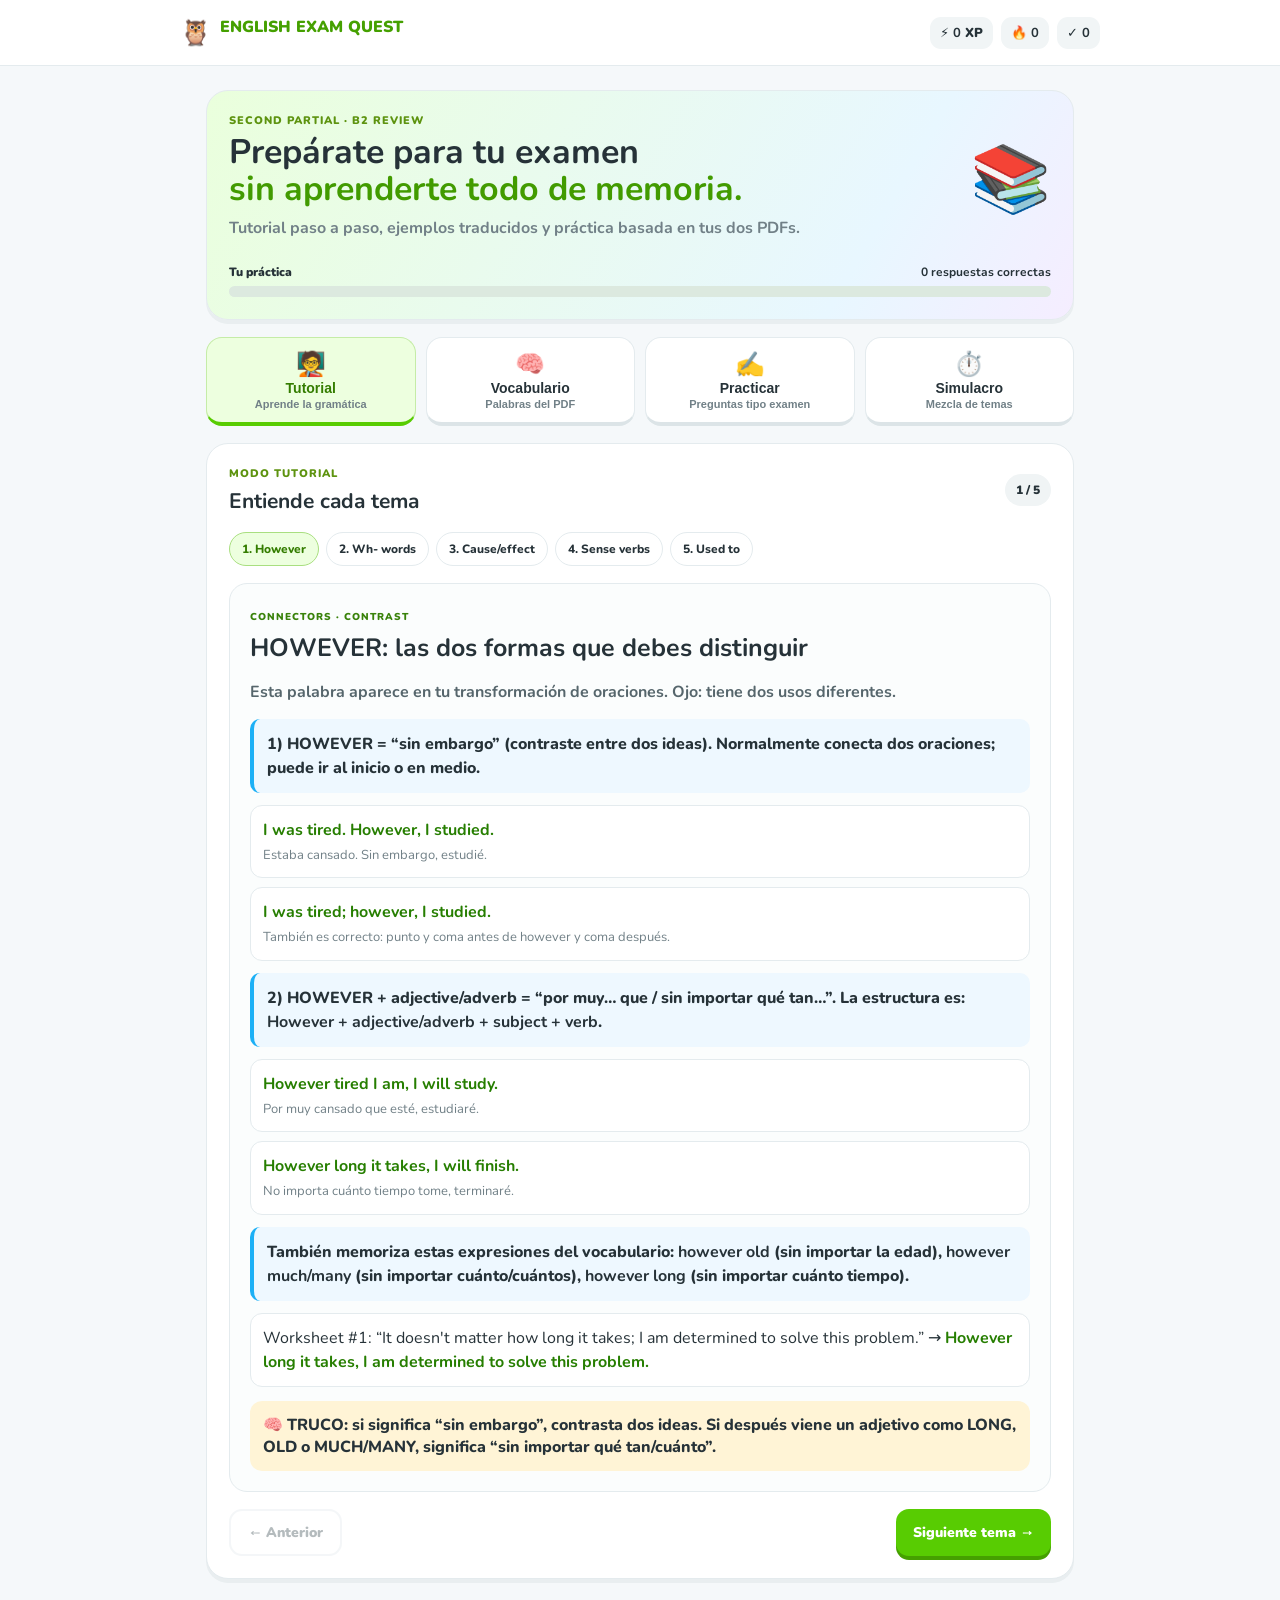
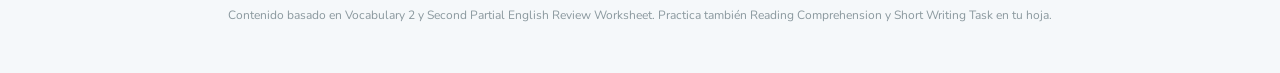
==== commit b17c5249: "Add files via upload" ====
--- a/index.html
+++ b/index.html
@@ -35,7 +35,7 @@
 </section>
 
 <section id="vocab" class="game card hidden">
- <div class="section-head"><div><p class="eyebrow">VOCABULARY BUILDER</p><h2>Palabras que sí vienen en tu review</h2></div><span class="counter" id="vocab-counter">1 / 45</span></div>
+ <div class="section-head"><div><p class="eyebrow">VOCABULARY BUILDER</p><h2>Palabras que sí vienen en tu review</h2></div><span class="counter" id="vocab-counter">1 / 44</span></div>
  <div class="flashcard" id="vocab-card"><span class="card-hint">TOCA PARA REVELAR</span><div class="big-word" id="vocab-word">ANXIOUS</div><span class="category" id="vocab-category">Feelings and emotions</span><div id="vocab-answer" class="hidden"><div class="mini-meaning" id="vocab-meaning"></div><p id="vocab-example"></p></div></div>
  <div class="controls"><button class="btn secondary" id="vocab-prev">← Anterior</button><button class="btn primary" id="vocab-next">Ya la sé →</button></div>
  <div class="dictionary" id="dictionary"></div>
@@ -58,7 +58,7 @@
  <div class="controls"><button class="btn secondary" id="exam-start">▶ Comenzar</button><button class="btn primary" id="exam-next" disabled>Siguiente →</button></div>
  <div id="exam-result" class="result hidden"></div>
 </section>
-<footer>Contenido adaptado de Vocabulary 2 y Second Partial English Review Worksheet.</footer>
+<footer>Contenido basado en Vocabulary 2 y Second Partial English Review Worksheet. Practica también Reading Comprehension y Short Writing Task en tu hoja.</footer>
 </main>
 <div id="toast" class="toast"></div>
 <script src="script.js"></script>
--- a/styles.css
+++ b/styles.css
@@ -2,3 +2,9 @@
 :root{--green:#58cc02;--dark:#45a000;--ink:#263238;--muted:#718087;--line:#e4ebee;--bg:#f5f8fa;--blue:#1cb0f6;--red:#ff4b4b}
 *{box-sizing:border-box}body{margin:0;background:var(--bg);color:var(--ink);font-family:Nunito,system-ui,sans-serif}.topbar{height:66px;background:white;border-bottom:1px solid var(--line);display:flex;align-items:center;justify-content:space-between;padding:0 max(calc((100vw - 920px)/2),18px);position:sticky;top:0;z-index:5}.brand{display:flex;gap:9px;text-decoration:none;color:var(--dark);font-weight:1000}.brand span:first-child{font-size:25px}.stats{display:flex;gap:8px}.stat{background:#f1f5f6;border-radius:11px;padding:7px 10px;font-size:13px;font-weight:900}.app{max-width:900px;margin:24px auto;padding:0 16px}.card{background:white;border:1px solid var(--line);border-radius:22px;padding:22px;box-shadow:0 4px 0 #e9eef0}.welcome{background:linear-gradient(120deg,#eaffdc,#e8f7ff 75%,#f5edff);display:grid;grid-template-columns:1fr auto;gap:10px;overflow:hidden}.eyebrow{font-size:11px;font-weight:1000;letter-spacing:1px;color:#5d930f;margin:0 0 6px}.welcome h1{font-size:clamp(25px,5vw,34px);line-height:1.1;margin:0}.welcome h1 span{color:#429b00}.sub{color:var(--muted);font-weight:700;margin:8px 0}.hero-art{font-size:65px;align-self:center}.progress-wrap{grid-column:1/-1;margin-top:7px}.progress-label{display:flex;justify-content:space-between;font-size:12px;font-weight:900}.progress{height:11px;background:#dce9df;border-radius:20px;overflow:hidden;margin-top:6px}.progress div{height:100%;width:0;background:var(--green);transition:.3s}.mode-grid{display:grid;grid-template-columns:repeat(4,1fr);gap:10px;margin:17px 0}.mode{border:1px solid var(--line);border-bottom:4px solid #dce4e7;background:white;border-radius:16px;padding:12px 8px;display:flex;flex-direction:column;align-items:center;gap:2px;color:var(--ink)}.mode span{font-size:24px}.mode b{font-size:14px}.mode small{font-size:11px;color:var(--muted);font-weight:700}.mode.active{background:#edffdf;border-color:#c5eca7;border-bottom-color:var(--green);color:#347d00}.game{margin-bottom:18px;animation:enter .2s}@keyframes enter{from{opacity:0;transform:translateY(6px)}to{opacity:1;transform:none}}.hidden{display:none!important}.section-head{display:flex;justify-content:space-between;align-items:center;gap:10px}.section-head h2{font-size:21px;margin:0}.counter{font-size:12px;font-weight:1000;background:#f0f4f5;padding:8px 11px;border-radius:30px;white-space:nowrap}.lesson-tabs,.filters{display:flex;gap:7px;flex-wrap:wrap;margin:17px 0}.lesson-tab,.filter{border:1px solid var(--line);background:#fff;border-radius:20px;padding:8px 12px;font:800 12px Nunito;color:var(--ink)}.lesson-tab.active,.filter.active{background:#edffdf;border-color:#a9df80;color:#347d00}.lesson{border:1px solid var(--line);border-radius:18px;padding:20px;background:#fbfdfd}.lesson-tag{font-size:10px;font-weight:1000;letter-spacing:1px;color:#39820a}.lesson h3{font-size:25px;margin:5px 0}.lesson-intro{color:#56666c;font-weight:700}.rule{background:#eef8ff;border-left:4px solid var(--blue);padding:13px;border-radius:10px;margin:12px 0;font-weight:800}.example{background:white;border:1px solid var(--line);border-radius:12px;padding:12px;margin:9px 0}.example b{color:#267e00}.translation{display:block;color:var(--muted);font-size:13px;margin-top:4px}.remember{background:#fff4d6;border-radius:12px;padding:13px;margin-top:14px;font-weight:800}.controls{display:flex;justify-content:space-between;gap:10px;margin-top:17px}.controls.right{justify-content:flex-end}.btn{border:0;border-radius:13px;padding:12px 17px;font:1000 14px Nunito}.primary{background:var(--green);color:white;box-shadow:0 4px 0 var(--dark)}.secondary{background:white;border:2px solid var(--line);color:#46565c}.btn:disabled{opacity:.4}.flashcard{margin:17px 0;border:2px dashed #b9dfee;border-radius:20px;background:linear-gradient(140deg,#f2fbff,#f8f3ff);min-height:220px;display:flex;flex-direction:column;align-items:center;justify-content:center;text-align:center;padding:22px;cursor:pointer}.card-hint{font-size:10px;letter-spacing:1px;color:#77909a;font-weight:1000}.big-word{font-size:clamp(32px,7vw,45px);font-weight:1000;margin:10px 0 0}.category{font-size:12px;color:var(--muted);font-weight:800}.mini-meaning{font-size:20px;font-weight:1000;color:#347d00;margin:12px}.question-word{text-align:center;font-size:32px;font-weight:1000;margin:20px 0 0}.question{text-align:center;font-weight:900;font-size:17px;margin:7px 0 16px}.answers{display:grid;grid-template-columns:1fr 1fr;gap:10px}.answer{border:2px solid var(--line);background:white;border-radius:14px;padding:14px;text-align:left;font:800 14px Nunito;min-height:58px;color:var(--ink)}.answer:hover{border-color:var(--blue);background:#f3fbff}.answer.correct{background:#edffe4;border-color:var(--green)}.answer.wrong{background:#fff0f0;border-color:var(--red)}.feedback{padding:13px 15px;border-radius:14px;margin-top:14px;font-weight:750;line-height:1.45}.feedback.good{background:#edffe4;color:#2d7600}.feedback.bad{background:#fff1e7;color:#99500c}.feedback strong{display:block;margin-bottom:4px}.dictionary{display:grid;grid-template-columns:1fr 1fr;gap:8px;margin-top:18px}.dict-item{border:1px solid var(--line);border-radius:12px;padding:10px}.dict-item b{display:block}.dict-item small{color:var(--muted)}.timer-line{display:flex;align-items:center;gap:12px;margin-top:15px;font-size:13px;font-weight:900}.timer-track{height:9px;flex:1;background:#edf1f2;border-radius:20px;overflow:hidden}.timer-track div{height:100%;width:100%;background:var(--blue)}.result{margin-top:18px;background:#edffdf;border-radius:14px;padding:18px;text-align:center;font-weight:900}.toast{position:fixed;bottom:20px;left:50%;transform:translate(-50%,20px);opacity:0;background:#263238;color:white;padding:11px 17px;border-radius:30px;font-weight:900;transition:.2s}.toast.show{opacity:1;transform:translate(-50%,0)}footer{text-align:center;color:#8a989e;font-size:12px;padding:10px 0 26px}
 @media(max-width:600px){.topbar{padding:0 10px}.stats{gap:3px}.stat{font-size:11px;padding:6px}.brand{font-size:13px}.mode-grid{grid-template-columns:repeat(2,1fr)}.card{padding:16px}.answers,.dictionary{grid-template-columns:1fr}.welcome h1{font-size:25px}.hero-art{font-size:45px}.section-head h2{font-size:18px}}
+
+.explain-correct{margin-top:9px;padding-top:9px;border-top:1px solid currentColor;font-weight:900}
+.feedback{font-size:15px}
+.lesson .rule{line-height:1.5}
+.lesson .example{line-height:1.5}
+.answer:focus-visible,.btn:focus-visible,.mode:focus-visible{outline:3px solid #1c78d5;outline-offset:3px}
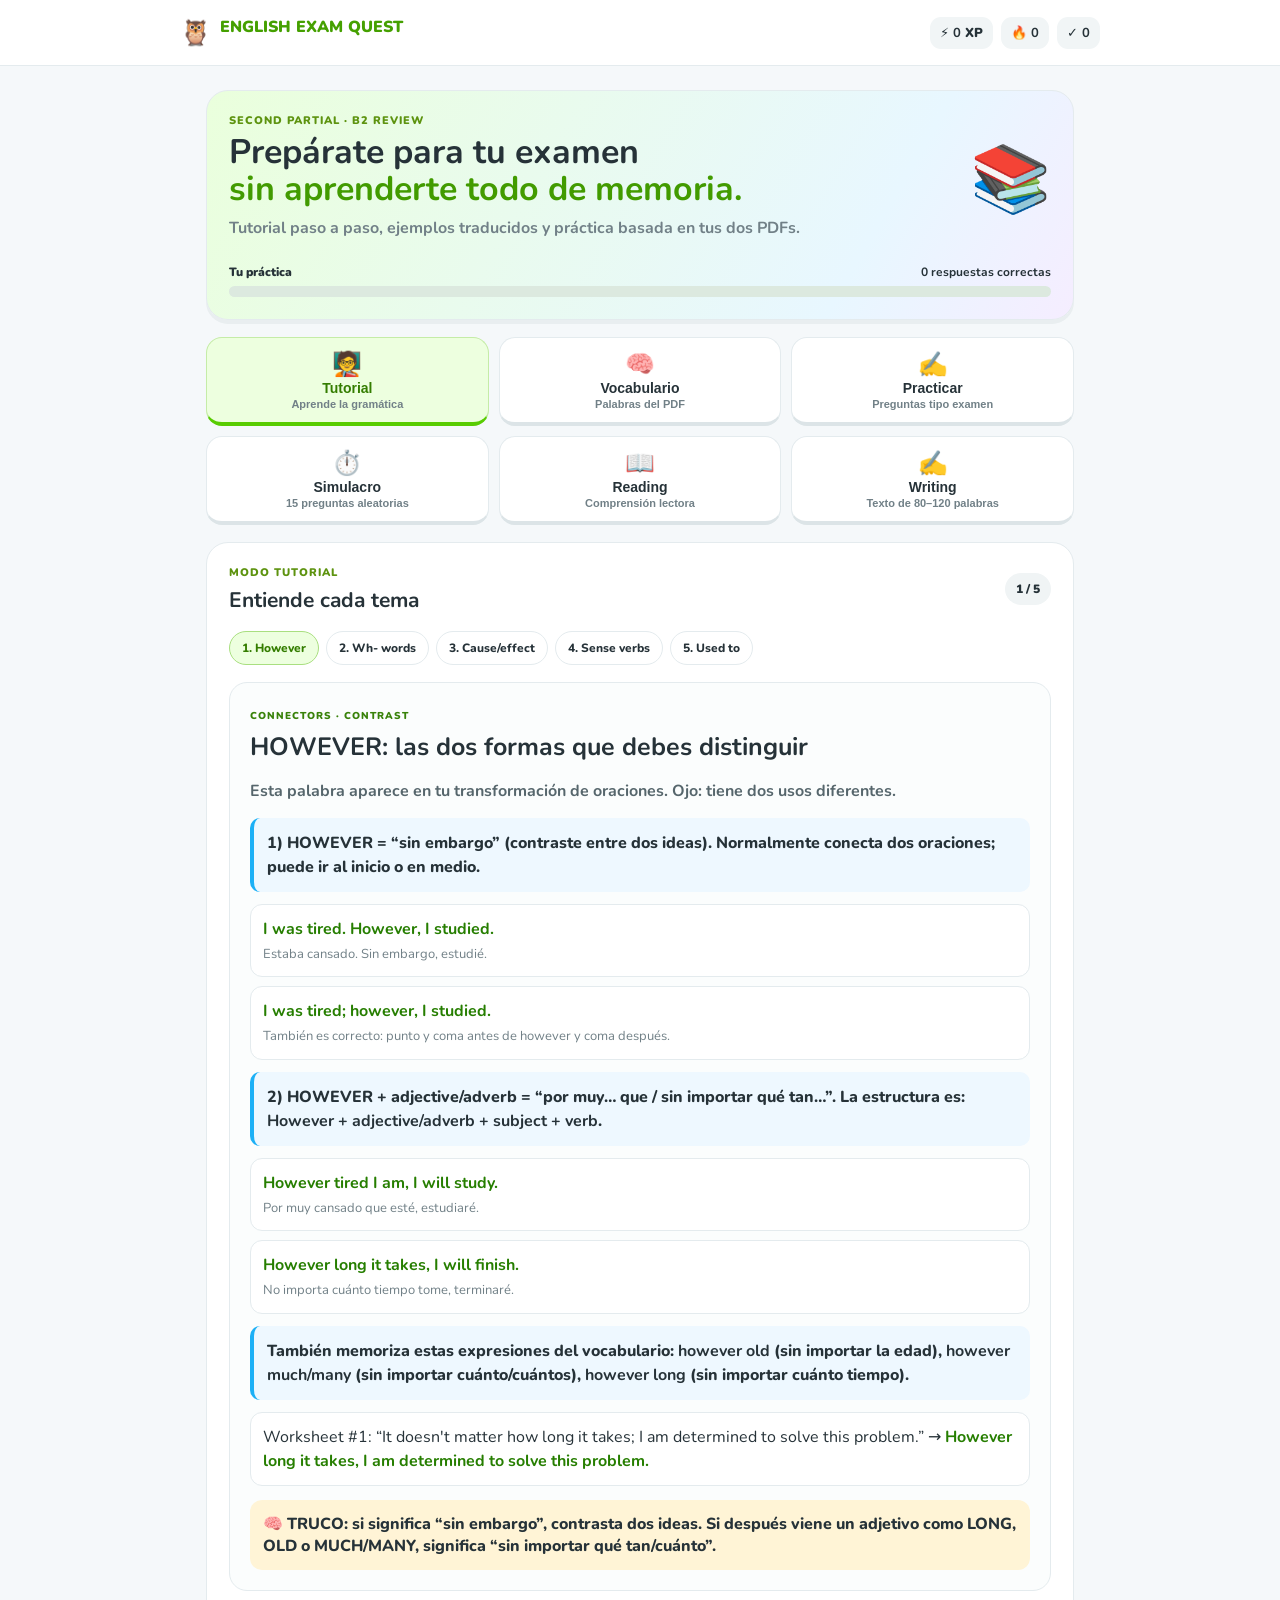
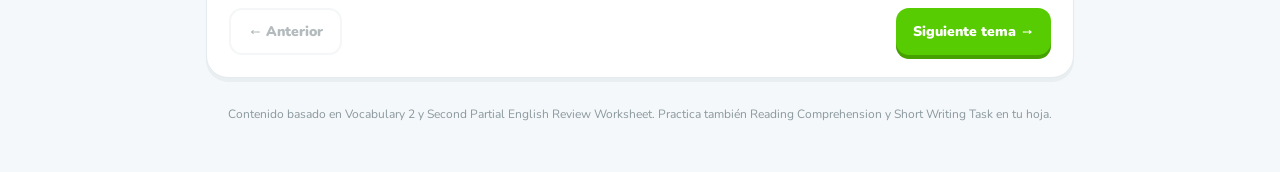
==== commit 46a70e48: "Add files via upload" ====
--- a/index.html
+++ b/index.html
@@ -20,7 +20,9 @@
  <button class="mode active" data-mode="tutorial"><span>🧑‍🏫</span><b>Tutorial</b><small>Aprende la gramática</small></button>
  <button class="mode" data-mode="vocab"><span>🧠</span><b>Vocabulario</b><small>Palabras del PDF</small></button>
  <button class="mode" data-mode="practice"><span>✍️</span><b>Practicar</b><small>Preguntas tipo examen</small></button>
- <button class="mode" data-mode="exam"><span>⏱️</span><b>Simulacro</b><small>Mezcla de temas</small></button>
+ <button class="mode" data-mode="exam"><span>⏱️</span><b>Simulacro</b><small>15 preguntas aleatorias</small></button>
+ <button class="mode" data-mode="reading"><span>📖</span><b>Reading</b><small>Comprensión lectora</small></button>
+ <button class="mode" data-mode="writing"><span>✍️</span><b>Writing</b><small>Texto de 80–120 palabras</small></button>
 </nav>
 
 <section id="tutorial" class="game card">
@@ -43,7 +45,7 @@
 
 <section id="practice" class="game card hidden">
  <div class="section-head"><div><p class="eyebrow">PRACTICE MODE</p><h2 id="practice-heading">Comprueba si lo entendiste</h2></div><span class="counter" id="practice-counter">1 / 10</span></div>
- <div class="filters"><button class="filter active" data-filter="all">Todo</button><button class="filter" data-filter="however">However / relatives</button><button class="filter" data-filter="cause">Cause & effect</button><button class="filter" data-filter="sense">Sense verbs</button><button class="filter" data-filter="used">Used to</button><button class="filter" data-filter="vocab">Vocabulary</button></div>
+ <div class="filters"><button class="filter active" data-filter="all">Todo</button><button class="filter" data-filter="however">However / relatives</button><button class="filter" data-filter="cause">Cause & effect</button><button class="filter" data-filter="sense">Sense verbs</button><button class="filter" data-filter="used">Used to</button><button class="filter" data-filter="vocab">Vocabulary</button><button class="filter" data-filter="cloze">Cloze test</button><button class="filter" data-filter="transform">Transformations</button></div>
  <div class="question-word" id="question-word">HOWEVER</div><p class="question" id="question-text"></p><div class="answers" id="answers"></div>
  <div class="feedback hidden" id="feedback"></div>
  <div class="controls right"><button class="btn primary" id="next-question" disabled>Siguiente →</button></div>
@@ -51,13 +53,44 @@
 
 <section id="exam" class="game card hidden">
  <div class="section-head"><div><p class="eyebrow">SECOND PARTIAL MOCK EXAM</p><h2>Simulacro de examen</h2></div><span class="counter" id="exam-counter">0 / 15</span></div>
- <p class="sub">15 preguntas mezcladas de vocabulario y gramática de tu worksheet. Sin pistas hasta responder.</p>
+ <p class="sub">15 preguntas aleatorias de las secciones de vocabulario y gramática del worksheet. Sin pistas hasta responder.</p>
  <div class="timer-line"><span>⏱️ <b id="exam-time">15:00</b></span><div class="timer-track"><div id="exam-bar"></div></div></div>
  <div class="question-word" id="exam-word">READY?</div><p class="question" id="exam-question">Pulsa comenzar cuando estés listo.</p><div class="answers" id="exam-answers"></div>
  <div class="feedback hidden" id="exam-feedback"></div>
  <div class="controls"><button class="btn secondary" id="exam-start">▶ Comenzar</button><button class="btn primary" id="exam-next" disabled>Siguiente →</button></div>
  <div id="exam-result" class="result hidden"></div>
 </section>
+
+<section id="reading" class="game card hidden">
+ <div class="section-head"><div><p class="eyebrow">SECTION 1 · READING COMPREHENSION</p><h2>Leo's exchange year</h2></div><span class="counter" id="reading-counter">1 / 5</span></div>
+ <article class="lesson reading-passage">
+  <p>When Leo moved abroad for his exchange year, he initially felt incredibly <b>homesick</b> and <b>lonely</b> because he missed his family and familiar surroundings. One reason for his struggle was that he suffered from severe <b>insomnia</b>, unable to <b>fall asleep</b> on his firm new <b>mattress</b>. Every night, he would lie awake listening to his roommate <b>snore</b>, which only served to <b>keep him awake</b> even longer. Due to his lack of sleep, Leo became extremely <b>grumpy</b> and <b>irritated</b> during morning classes, often <b>nodding off</b> at his desk. As a result, he worried he would <b>oversleep</b> and miss important exams.</p>
+  <p>However, things changed whenever he joined the school theater group. Whoever spoke to Leo noticed a dramatic transformation; he appeared much more <b>cheerful</b> and <b>grateful</b> for the opportunity. Over time, he learned to <b>get used to</b> his new schedule. Now, wherever he goes on campus, he feels <b>thrilled</b> and <b>relieved</b> to have adapted so well.</p>
+ </article>
+ <div class="reading-question" id="reading-question"></div>
+ <div class="answers" id="reading-answers"></div>
+ <div class="feedback hidden" id="reading-feedback"></div>
+ <div class="controls right"><button class="btn primary" id="reading-next" disabled>Siguiente →</button></div>
+ <div class="result hidden" id="reading-result"></div>
+ <div class="rule"><b>Critical Analysis — responde en 1–2 oraciones</b><br>Explain how Leo's experience shows the transition from feeling overwhelmed to getting used to a new environment.</div>
+ <textarea id="reading-short-answer" rows="3" placeholder="Leo felt overwhelmed because..."></textarea>
+ <div class="controls right"><button class="btn secondary" id="reading-model-button">Ver respuesta modelo</button></div>
+ <div class="example hidden" id="reading-model-answer"><b>Possible answer:</b><p>At first, Leo felt homesick and lonely, and his insomnia affected his mood at school. After joining the theater group, he became more cheerful and gradually got used to his new schedule.</p></div>
+</section>
+
+<section id="writing" class="game card hidden">
+ <div class="section-head"><div><p class="eyebrow">SECTION 6 · SHORT WRITING TASK</p><h2>Write your paragraph</h2></div><span class="counter">80–120 words</span></div>
+ <p class="sub">Describe una situación donde un estudiante enfrenta un problema relacionado con el sueño o el estrés antes de un evento importante. Explica qué pasó y cómo se resolvió.</p>
+ <div class="rule"><b>Requisitos obligatorios del worksheet</b><br>• Al menos 3 palabras: anxious, fast asleep, furious, oversleep, insomnia, relieved, envious.<br>• Al menos 2 estructuras de causa/efecto: because of, consequently, leads to, since, as a result.</div>
+ <label class="writing-label" for="writing-text">Tu párrafo en inglés:</label>
+ <textarea id="writing-text" rows="8" placeholder="A student felt anxious before an important exam because..."></textarea>
+ <div class="writing-meta"><b id="word-count">0 palabras</b><span id="word-range">Meta: 80–120 palabras</span></div>
+ <div class="writing-checks" id="writing-checks"></div>
+ <div class="controls"><button class="btn secondary" id="writing-example">Ver ejemplo</button><button class="btn primary" id="writing-check">Revisar requisitos</button></div>
+ <div class="feedback hidden" id="writing-feedback"></div>
+ <div class="example hidden" id="writing-model"><b>Ejemplo modelo (90 palabras):</b><p>Ana felt anxious before her final exam because of her insomnia. She stayed awake studying and was afraid she would oversleep. The lack of rest led to poor concentration, and consequently she made mistakes during practice. Her friend helped her organize a study schedule and encouraged her to rest. That night, Ana finally slept and woke up on time. She felt relieved because she was prepared. Although she had been stressed, she learned that good sleep habits can make a big difference before an important event.</p></div>
+</section>
+
 <footer>Contenido basado en Vocabulary 2 y Second Partial English Review Worksheet. Practica también Reading Comprehension y Short Writing Task en tu hoja.</footer>
 </main>
 <div id="toast" class="toast"></div>
--- a/styles.css
+++ b/styles.css
@@ -8,3 +8,20 @@
 .lesson .rule{line-height:1.5}
 .lesson .example{line-height:1.5}
 .answer:focus-visible,.btn:focus-visible,.mode:focus-visible{outline:3px solid #1c78d5;outline-offset:3px}
+
+.mode-grid{grid-template-columns:repeat(3,1fr)}
+.reading-passage{line-height:1.7;margin:16px 0}
+.reading-passage p{margin:0 0 12px}
+.reading-question{font-size:18px;font-weight:900;margin:18px 0 12px}
+.writing-label{display:block;font-weight:900;margin:15px 0 7px}
+#writing-text{width:100%;resize:vertical;border:2px solid var(--line);border-radius:14px;padding:14px;font:600 15px Nunito;color:var(--ink);line-height:1.5}
+#writing-text:focus{outline:3px solid #b9e6ff;border-color:var(--blue)}
+.writing-meta{display:flex;justify-content:space-between;gap:10px;margin:8px 0;font-size:13px;font-weight:900}
+.writing-checks{display:grid;gap:7px;margin:12px 0}
+.writing-check{padding:9px 12px;border-radius:10px;font-weight:800;background:#f1f5f6}
+.writing-check.pass{background:#edffe4;color:#2d7600}
+.writing-check.pending{background:#fff4df;color:#99500c}
+@media(max-width:700px){.mode-grid{grid-template-columns:repeat(2,1fr)}}
+
+#reading-short-answer{width:100%;resize:vertical;border:2px solid var(--line);border-radius:14px;padding:12px;font:600 15px Nunito;color:var(--ink)}
+#reading-short-answer:focus{outline:3px solid #b9e6ff;border-color:var(--blue)}
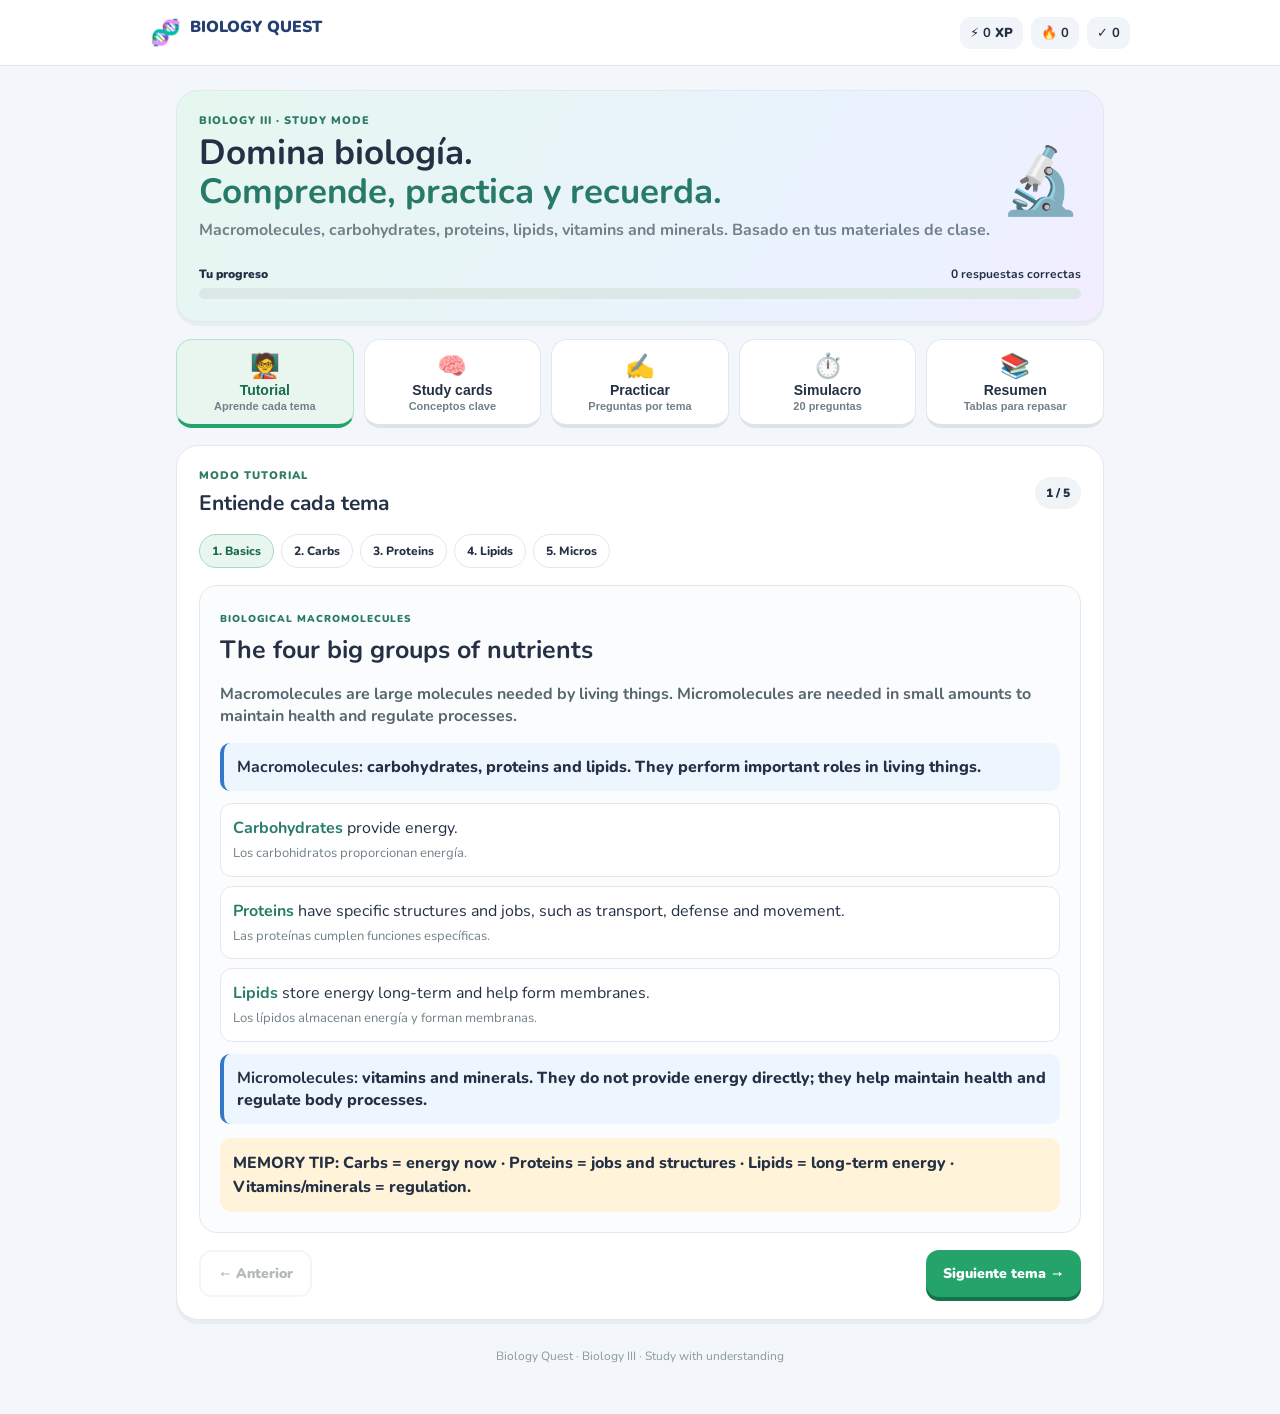
==== commit 6fe28e14: "Add files via upload" ====
--- a/index.html
+++ b/index.html
@@ -2,97 +2,69 @@
 <html lang="es">
 <head>
 <meta charset="UTF-8"><meta name="viewport" content="width=device-width, initial-scale=1">
-<meta name="theme-color" content="#58cc02"><title>English Exam Quest · Second Partial</title>
+<meta name="theme-color" content="#263f72"><title>Biology Quest · Biology III</title>
 <link rel="stylesheet" href="styles.css">
 </head>
 <body>
 <header class="topbar">
-  <a class="brand" href="#"><span>🦉</span><span>ENGLISH EXAM QUEST</span></a>
+  <a class="brand" href="#"><span>🧬</span><span>BIOLOGY QUEST</span></a>
   <div class="stats"><span class="stat">⚡ <b id="xp">0</b> XP</span><span class="stat">🔥 <b id="streak">0</b></span><span class="stat">✓ <b id="correct">0</b></span></div>
 </header>
 <main class="app">
 <section class="welcome card">
- <div><p class="eyebrow">SECOND PARTIAL · B2 REVIEW</p><h1>Prepárate para tu examen<br><span>sin aprenderte todo de memoria.</span></h1>
- <p class="sub">Tutorial paso a paso, ejemplos traducidos y práctica basada en tus dos PDFs.</p></div><div class="hero-art">📚</div>
- <div class="progress-wrap"><div class="progress-label"><span>Tu práctica</span><b id="progress-label">0 respuestas correctas</b></div><div class="progress"><div id="progress-bar"></div></div></div>
+ <div><p class="eyebrow">BIOLOGY III · STUDY MODE</p><h1>Domina biología.<br><span>Comprende, practica y recuerda.</span></h1>
+ <p class="sub">Macromolecules, carbohydrates, proteins, lipids, vitamins and minerals. Basado en tus materiales de clase.</p></div><div class="hero-art">🔬</div>
+ <div class="progress-wrap"><div class="progress-label"><span>Tu progreso</span><b id="progress-label">0 respuestas correctas</b></div><div class="progress"><div id="progress-bar"></div></div></div>
 </section>
 <nav class="mode-grid">
- <button class="mode active" data-mode="tutorial"><span>🧑‍🏫</span><b>Tutorial</b><small>Aprende la gramática</small></button>
- <button class="mode" data-mode="vocab"><span>🧠</span><b>Vocabulario</b><small>Palabras del PDF</small></button>
- <button class="mode" data-mode="practice"><span>✍️</span><b>Practicar</b><small>Preguntas tipo examen</small></button>
- <button class="mode" data-mode="exam"><span>⏱️</span><b>Simulacro</b><small>15 preguntas aleatorias</small></button>
- <button class="mode" data-mode="reading"><span>📖</span><b>Reading</b><small>Comprensión lectora</small></button>
- <button class="mode" data-mode="writing"><span>✍️</span><b>Writing</b><small>Texto de 80–120 palabras</small></button>
+ <button class="mode active" data-mode="tutorial"><span>🧑‍🏫</span><b>Tutorial</b><small>Aprende cada tema</small></button>
+ <button class="mode" data-mode="vocab"><span>🧠</span><b>Study cards</b><small>Conceptos clave</small></button>
+ <button class="mode" data-mode="practice"><span>✍️</span><b>Practicar</b><small>Preguntas por tema</small></button>
+ <button class="mode" data-mode="exam"><span>⏱️</span><b>Simulacro</b><small>20 preguntas</small></button>
+ <button class="mode" data-mode="reference"><span>📚</span><b>Resumen</b><small>Tablas para repasar</small></button>
 </nav>
 
 <section id="tutorial" class="game card">
  <div class="section-head"><div><p class="eyebrow">MODO TUTORIAL</p><h2>Entiende cada tema</h2></div><span class="counter" id="lesson-counter">1 / 5</span></div>
  <div class="lesson-tabs" id="lesson-tabs"></div>
- <article class="lesson">
-  <span class="lesson-tag" id="lesson-tag">GRAMMAR</span><h3 id="lesson-title"></h3><p class="lesson-intro" id="lesson-intro"></p>
-  <div id="lesson-content"></div>
-  <div class="remember" id="lesson-remember"></div>
- </article>
+ <article class="lesson"><span class="lesson-tag" id="lesson-tag">BIOLOGY</span><h3 id="lesson-title"></h3><p class="lesson-intro" id="lesson-intro"></p><div id="lesson-content"></div><div class="remember" id="lesson-remember"></div></article>
  <div class="controls"><button class="btn secondary" id="lesson-prev">← Anterior</button><button class="btn primary" id="lesson-next">Siguiente tema →</button></div>
 </section>
 
 <section id="vocab" class="game card hidden">
- <div class="section-head"><div><p class="eyebrow">VOCABULARY BUILDER</p><h2>Palabras que sí vienen en tu review</h2></div><span class="counter" id="vocab-counter">1 / 44</span></div>
- <div class="flashcard" id="vocab-card"><span class="card-hint">TOCA PARA REVELAR</span><div class="big-word" id="vocab-word">ANXIOUS</div><span class="category" id="vocab-category">Feelings and emotions</span><div id="vocab-answer" class="hidden"><div class="mini-meaning" id="vocab-meaning"></div><p id="vocab-example"></p></div></div>
- <div class="controls"><button class="btn secondary" id="vocab-prev">← Anterior</button><button class="btn primary" id="vocab-next">Ya la sé →</button></div>
- <div class="dictionary" id="dictionary"></div>
+ <div class="section-head"><div><p class="eyebrow">STUDY CARDS</p><h2>Conceptos de biología</h2></div><span class="counter" id="vocab-counter">1 / 20</span></div>
+ <div class="flashcard" id="vocab-card"><span class="card-hint">TOCA PARA REVELAR</span><div class="big-word" id="vocab-word"></div><span class="category" id="vocab-category"></span><div id="vocab-answer" class="hidden"><div class="mini-meaning" id="vocab-meaning"></div><p id="vocab-example"></p></div></div>
+ <div class="controls"><button class="btn secondary" id="vocab-prev">← Anterior</button><button class="btn primary" id="vocab-next">Siguiente →</button></div>
 </section>
 
 <section id="practice" class="game card hidden">
- <div class="section-head"><div><p class="eyebrow">PRACTICE MODE</p><h2 id="practice-heading">Comprueba si lo entendiste</h2></div><span class="counter" id="practice-counter">1 / 10</span></div>
- <div class="filters"><button class="filter active" data-filter="all">Todo</button><button class="filter" data-filter="however">However / relatives</button><button class="filter" data-filter="cause">Cause & effect</button><button class="filter" data-filter="sense">Sense verbs</button><button class="filter" data-filter="used">Used to</button><button class="filter" data-filter="vocab">Vocabulary</button><button class="filter" data-filter="cloze">Cloze test</button><button class="filter" data-filter="transform">Transformations</button></div>
- <div class="question-word" id="question-word">HOWEVER</div><p class="question" id="question-text"></p><div class="answers" id="answers"></div>
- <div class="feedback hidden" id="feedback"></div>
+ <div class="section-head"><div><p class="eyebrow">PRACTICE MODE</p><h2>Comprueba lo que aprendiste</h2></div><span class="counter" id="practice-counter">1 / 10</span></div>
+ <div class="filters"><button class="filter active" data-filter="all">Todo</button><button class="filter" data-filter="carbs">Carbohydrates</button><button class="filter" data-filter="proteins">Proteins</button><button class="filter" data-filter="lipids">Lipids</button><button class="filter" data-filter="micro">Vitamins & minerals</button></div>
+ <div class="question-word" id="question-word">BIOLOGY</div><p class="question" id="question-text"></p><div class="answers" id="answers"></div><div class="feedback hidden" id="feedback"></div>
  <div class="controls right"><button class="btn primary" id="next-question" disabled>Siguiente →</button></div>
 </section>
 
 <section id="exam" class="game card hidden">
- <div class="section-head"><div><p class="eyebrow">SECOND PARTIAL MOCK EXAM</p><h2>Simulacro de examen</h2></div><span class="counter" id="exam-counter">0 / 15</span></div>
- <p class="sub">15 preguntas aleatorias de las secciones de vocabulario y gramática del worksheet. Sin pistas hasta responder.</p>
+ <div class="section-head"><div><p class="eyebrow">BIOLOGY III · MOCK EXAM</p><h2>Simulacro de examen</h2></div><span class="counter" id="exam-counter">0 / 20</span></div>
+ <p class="sub">20 preguntas aleatorias de todos los temas. Tienes 15 minutos. Las respuestas se muestran después de elegir.</p>
  <div class="timer-line"><span>⏱️ <b id="exam-time">15:00</b></span><div class="timer-track"><div id="exam-bar"></div></div></div>
- <div class="question-word" id="exam-word">READY?</div><p class="question" id="exam-question">Pulsa comenzar cuando estés listo.</p><div class="answers" id="exam-answers"></div>
- <div class="feedback hidden" id="exam-feedback"></div>
- <div class="controls"><button class="btn secondary" id="exam-start">▶ Comenzar</button><button class="btn primary" id="exam-next" disabled>Siguiente →</button></div>
- <div id="exam-result" class="result hidden"></div>
+ <div class="question-word" id="exam-word">READY?</div><p class="question" id="exam-question">Pulsa comenzar cuando estés listo.</p><div class="answers" id="exam-answers"></div><div class="feedback hidden" id="exam-feedback"></div>
+ <div class="controls"><button class="btn secondary" id="exam-start">▶ Comenzar</button><button class="btn primary" id="exam-next" disabled>Siguiente →</button></div><div id="exam-result" class="result hidden"></div>
 </section>
 
-<section id="reading" class="game card hidden">
- <div class="section-head"><div><p class="eyebrow">SECTION 1 · READING COMPREHENSION</p><h2>Leo's exchange year</h2></div><span class="counter" id="reading-counter">1 / 5</span></div>
- <article class="lesson reading-passage">
-  <p>When Leo moved abroad for his exchange year, he initially felt incredibly <b>homesick</b> and <b>lonely</b> because he missed his family and familiar surroundings. One reason for his struggle was that he suffered from severe <b>insomnia</b>, unable to <b>fall asleep</b> on his firm new <b>mattress</b>. Every night, he would lie awake listening to his roommate <b>snore</b>, which only served to <b>keep him awake</b> even longer. Due to his lack of sleep, Leo became extremely <b>grumpy</b> and <b>irritated</b> during morning classes, often <b>nodding off</b> at his desk. As a result, he worried he would <b>oversleep</b> and miss important exams.</p>
-  <p>However, things changed whenever he joined the school theater group. Whoever spoke to Leo noticed a dramatic transformation; he appeared much more <b>cheerful</b> and <b>grateful</b> for the opportunity. Over time, he learned to <b>get used to</b> his new schedule. Now, wherever he goes on campus, he feels <b>thrilled</b> and <b>relieved</b> to have adapted so well.</p>
- </article>
- <div class="reading-question" id="reading-question"></div>
- <div class="answers" id="reading-answers"></div>
- <div class="feedback hidden" id="reading-feedback"></div>
- <div class="controls right"><button class="btn primary" id="reading-next" disabled>Siguiente →</button></div>
- <div class="result hidden" id="reading-result"></div>
- <div class="rule"><b>Critical Analysis — responde en 1–2 oraciones</b><br>Explain how Leo's experience shows the transition from feeling overwhelmed to getting used to a new environment.</div>
- <textarea id="reading-short-answer" rows="3" placeholder="Leo felt overwhelmed because..."></textarea>
- <div class="controls right"><button class="btn secondary" id="reading-model-button">Ver respuesta modelo</button></div>
- <div class="example hidden" id="reading-model-answer"><b>Possible answer:</b><p>At first, Leo felt homesick and lonely, and his insomnia affected his mood at school. After joining the theater group, he became more cheerful and gradually got used to his new schedule.</p></div>
+<section id="reference" class="game card hidden">
+ <div class="section-head"><div><p class="eyebrow">QUICK REVIEW</p><h2>Resumen para el examen</h2></div></div>
+ <div class="reference-grid">
+  <article class="ref-card"><h3>Carbohydrates</h3><p><b>Main function:</b> provide energy.</p><p><b>Simple:</b> monosaccharides (glucose, fructose, galactose, ribose) and disaccharides (lactose, maltose, saccharose).</p><p><b>Complex:</b> oligosaccharides and polysaccharides (starch, glycogen, cellulose, chitin).</p></article>
+  <article class="ref-card"><h3>Proteins</h3><p>Abundant organic molecules. Each protein has a specific structure and job.</p><ul><li>Digestive enzymes: amylase, lipase, pepsin, trypsin.</li><li>Transport: hemoglobin, albumin.</li><li>Structural: actin, tubulin, keratin.</li><li>Hormones: insulin, thyroxine.</li><li>Defense: immunoglobulins.</li><li>Contractile: actin, myosin.</li><li>Storage: legume proteins, egg white.</li></ul></article>
+  <article class="ref-card"><h3>Lipids</h3><p>Hydrophobic molecules; do not mix with water.</p><p><b>Functions:</b> long-term energy storage, insulation, waterproofing, membranes, temperature control, food texture and flavor, and hormone production.</p><p><b>Types:</b> fats and oils, waxes, phospholipids, acylglycerides, steroids and carotenoids.</p></article>
+  <article class="ref-card"><h3>Vitamins</h3><p><b>Fat-soluble:</b> A, D, E, K. Dissolve in fat and can be stored.</p><p><b>Water-soluble:</b> B-complex and C. Dissolve in water and are not stored in large amounts.</p><p><b>Examples:</b> A—vision; C—collagen and iron absorption; D—calcium absorption; K—blood clotting.</p></article>
+  <article class="ref-card"><h3>Minerals</h3><ul><li>Iron (Fe): hemoglobin carries oxygen.</li><li>Calcium (Ca): bones, teeth, muscle contraction.</li><li>Potassium (K): fluid balance, nerve signals, muscles.</li><li>Iodine (I): thyroid hormones.</li><li>Zinc (Zn): immunity, growth, wound healing.</li><li>Magnesium (Mg): muscles, nerves, enzyme activity.</li></ul></article>
+  <article class="ref-card highlight"><h3>Important exam connections</h3><ul><li>Vitamin C helps the body absorb iron.</li><li>Vitamin D helps the body absorb calcium.</li><li>Iron is part of hemoglobin, which carries oxygen.</li><li>Calcium, potassium and magnesium support muscle function.</li><li>Iodine is needed to make thyroid hormones.</li></ul></article>
+ </div>
 </section>
-
-<section id="writing" class="game card hidden">
- <div class="section-head"><div><p class="eyebrow">SECTION 6 · SHORT WRITING TASK</p><h2>Write your paragraph</h2></div><span class="counter">80–120 words</span></div>
- <p class="sub">Describe una situación donde un estudiante enfrenta un problema relacionado con el sueño o el estrés antes de un evento importante. Explica qué pasó y cómo se resolvió.</p>
- <div class="rule"><b>Requisitos obligatorios del worksheet</b><br>• Al menos 3 palabras: anxious, fast asleep, furious, oversleep, insomnia, relieved, envious.<br>• Al menos 2 estructuras de causa/efecto: because of, consequently, leads to, since, as a result.</div>
- <label class="writing-label" for="writing-text">Tu párrafo en inglés:</label>
- <textarea id="writing-text" rows="8" placeholder="A student felt anxious before an important exam because..."></textarea>
- <div class="writing-meta"><b id="word-count">0 palabras</b><span id="word-range">Meta: 80–120 palabras</span></div>
- <div class="writing-checks" id="writing-checks"></div>
- <div class="controls"><button class="btn secondary" id="writing-example">Ver ejemplo</button><button class="btn primary" id="writing-check">Revisar requisitos</button></div>
- <div class="feedback hidden" id="writing-feedback"></div>
- <div class="example hidden" id="writing-model"><b>Ejemplo modelo (90 palabras):</b><p>Ana felt anxious before her final exam because of her insomnia. She stayed awake studying and was afraid she would oversleep. The lack of rest led to poor concentration, and consequently she made mistakes during practice. Her friend helped her organize a study schedule and encouraged her to rest. That night, Ana finally slept and woke up on time. She felt relieved because she was prepared. Although she had been stressed, she learned that good sleep habits can make a big difference before an important event.</p></div>
-</section>
-
-<footer>Contenido basado en Vocabulary 2 y Second Partial English Review Worksheet. Practica también Reading Comprehension y Short Writing Task en tu hoja.</footer>
+<footer>Biology Quest · Biology III · Study with understanding</footer>
 </main>
-<div id="toast" class="toast"></div>
+<div class="toast" id="toast"></div>
 <script src="script.js"></script>
 </body></html>
--- a/styles.css
+++ b/styles.css
@@ -1,27 +1,4 @@
 @import url('https://fonts.googleapis.com/css2?family=Nunito:wght@500;600;700;800;900&display=swap');
-:root{--green:#58cc02;--dark:#45a000;--ink:#263238;--muted:#718087;--line:#e4ebee;--bg:#f5f8fa;--blue:#1cb0f6;--red:#ff4b4b}
-*{box-sizing:border-box}body{margin:0;background:var(--bg);color:var(--ink);font-family:Nunito,system-ui,sans-serif}.topbar{height:66px;background:white;border-bottom:1px solid var(--line);display:flex;align-items:center;justify-content:space-between;padding:0 max(calc((100vw - 920px)/2),18px);position:sticky;top:0;z-index:5}.brand{display:flex;gap:9px;text-decoration:none;color:var(--dark);font-weight:1000}.brand span:first-child{font-size:25px}.stats{display:flex;gap:8px}.stat{background:#f1f5f6;border-radius:11px;padding:7px 10px;font-size:13px;font-weight:900}.app{max-width:900px;margin:24px auto;padding:0 16px}.card{background:white;border:1px solid var(--line);border-radius:22px;padding:22px;box-shadow:0 4px 0 #e9eef0}.welcome{background:linear-gradient(120deg,#eaffdc,#e8f7ff 75%,#f5edff);display:grid;grid-template-columns:1fr auto;gap:10px;overflow:hidden}.eyebrow{font-size:11px;font-weight:1000;letter-spacing:1px;color:#5d930f;margin:0 0 6px}.welcome h1{font-size:clamp(25px,5vw,34px);line-height:1.1;margin:0}.welcome h1 span{color:#429b00}.sub{color:var(--muted);font-weight:700;margin:8px 0}.hero-art{font-size:65px;align-self:center}.progress-wrap{grid-column:1/-1;margin-top:7px}.progress-label{display:flex;justify-content:space-between;font-size:12px;font-weight:900}.progress{height:11px;background:#dce9df;border-radius:20px;overflow:hidden;margin-top:6px}.progress div{height:100%;width:0;background:var(--green);transition:.3s}.mode-grid{display:grid;grid-template-columns:repeat(4,1fr);gap:10px;margin:17px 0}.mode{border:1px solid var(--line);border-bottom:4px solid #dce4e7;background:white;border-radius:16px;padding:12px 8px;display:flex;flex-direction:column;align-items:center;gap:2px;color:var(--ink)}.mode span{font-size:24px}.mode b{font-size:14px}.mode small{font-size:11px;color:var(--muted);font-weight:700}.mode.active{background:#edffdf;border-color:#c5eca7;border-bottom-color:var(--green);color:#347d00}.game{margin-bottom:18px;animation:enter .2s}@keyframes enter{from{opacity:0;transform:translateY(6px)}to{opacity:1;transform:none}}.hidden{display:none!important}.section-head{display:flex;justify-content:space-between;align-items:center;gap:10px}.section-head h2{font-size:21px;margin:0}.counter{font-size:12px;font-weight:1000;background:#f0f4f5;padding:8px 11px;border-radius:30px;white-space:nowrap}.lesson-tabs,.filters{display:flex;gap:7px;flex-wrap:wrap;margin:17px 0}.lesson-tab,.filter{border:1px solid var(--line);background:#fff;border-radius:20px;padding:8px 12px;font:800 12px Nunito;color:var(--ink)}.lesson-tab.active,.filter.active{background:#edffdf;border-color:#a9df80;color:#347d00}.lesson{border:1px solid var(--line);border-radius:18px;padding:20px;background:#fbfdfd}.lesson-tag{font-size:10px;font-weight:1000;letter-spacing:1px;color:#39820a}.lesson h3{font-size:25px;margin:5px 0}.lesson-intro{color:#56666c;font-weight:700}.rule{background:#eef8ff;border-left:4px solid var(--blue);padding:13px;border-radius:10px;margin:12px 0;font-weight:800}.example{background:white;border:1px solid var(--line);border-radius:12px;padding:12px;margin:9px 0}.example b{color:#267e00}.translation{display:block;color:var(--muted);font-size:13px;margin-top:4px}.remember{background:#fff4d6;border-radius:12px;padding:13px;margin-top:14px;font-weight:800}.controls{display:flex;justify-content:space-between;gap:10px;margin-top:17px}.controls.right{justify-content:flex-end}.btn{border:0;border-radius:13px;padding:12px 17px;font:1000 14px Nunito}.primary{background:var(--green);color:white;box-shadow:0 4px 0 var(--dark)}.secondary{background:white;border:2px solid var(--line);color:#46565c}.btn:disabled{opacity:.4}.flashcard{margin:17px 0;border:2px dashed #b9dfee;border-radius:20px;background:linear-gradient(140deg,#f2fbff,#f8f3ff);min-height:220px;display:flex;flex-direction:column;align-items:center;justify-content:center;text-align:center;padding:22px;cursor:pointer}.card-hint{font-size:10px;letter-spacing:1px;color:#77909a;font-weight:1000}.big-word{font-size:clamp(32px,7vw,45px);font-weight:1000;margin:10px 0 0}.category{font-size:12px;color:var(--muted);font-weight:800}.mini-meaning{font-size:20px;font-weight:1000;color:#347d00;margin:12px}.question-word{text-align:center;font-size:32px;font-weight:1000;margin:20px 0 0}.question{text-align:center;font-weight:900;font-size:17px;margin:7px 0 16px}.answers{display:grid;grid-template-columns:1fr 1fr;gap:10px}.answer{border:2px solid var(--line);background:white;border-radius:14px;padding:14px;text-align:left;font:800 14px Nunito;min-height:58px;color:var(--ink)}.answer:hover{border-color:var(--blue);background:#f3fbff}.answer.correct{background:#edffe4;border-color:var(--green)}.answer.wrong{background:#fff0f0;border-color:var(--red)}.feedback{padding:13px 15px;border-radius:14px;margin-top:14px;font-weight:750;line-height:1.45}.feedback.good{background:#edffe4;color:#2d7600}.feedback.bad{background:#fff1e7;color:#99500c}.feedback strong{display:block;margin-bottom:4px}.dictionary{display:grid;grid-template-columns:1fr 1fr;gap:8px;margin-top:18px}.dict-item{border:1px solid var(--line);border-radius:12px;padding:10px}.dict-item b{display:block}.dict-item small{color:var(--muted)}.timer-line{display:flex;align-items:center;gap:12px;margin-top:15px;font-size:13px;font-weight:900}.timer-track{height:9px;flex:1;background:#edf1f2;border-radius:20px;overflow:hidden}.timer-track div{height:100%;width:100%;background:var(--blue)}.result{margin-top:18px;background:#edffdf;border-radius:14px;padding:18px;text-align:center;font-weight:900}.toast{position:fixed;bottom:20px;left:50%;transform:translate(-50%,20px);opacity:0;background:#263238;color:white;padding:11px 17px;border-radius:30px;font-weight:900;transition:.2s}.toast.show{opacity:1;transform:translate(-50%,0)}footer{text-align:center;color:#8a989e;font-size:12px;padding:10px 0 26px}
-@media(max-width:600px){.topbar{padding:0 10px}.stats{gap:3px}.stat{font-size:11px;padding:6px}.brand{font-size:13px}.mode-grid{grid-template-columns:repeat(2,1fr)}.card{padding:16px}.answers,.dictionary{grid-template-columns:1fr}.welcome h1{font-size:25px}.hero-art{font-size:45px}.section-head h2{font-size:18px}}
-
-.explain-correct{margin-top:9px;padding-top:9px;border-top:1px solid currentColor;font-weight:900}
-.feedback{font-size:15px}
-.lesson .rule{line-height:1.5}
-.lesson .example{line-height:1.5}
-.answer:focus-visible,.btn:focus-visible,.mode:focus-visible{outline:3px solid #1c78d5;outline-offset:3px}
-
-.mode-grid{grid-template-columns:repeat(3,1fr)}
-.reading-passage{line-height:1.7;margin:16px 0}
-.reading-passage p{margin:0 0 12px}
-.reading-question{font-size:18px;font-weight:900;margin:18px 0 12px}
-.writing-label{display:block;font-weight:900;margin:15px 0 7px}
-#writing-text{width:100%;resize:vertical;border:2px solid var(--line);border-radius:14px;padding:14px;font:600 15px Nunito;color:var(--ink);line-height:1.5}
-#writing-text:focus{outline:3px solid #b9e6ff;border-color:var(--blue)}
-.writing-meta{display:flex;justify-content:space-between;gap:10px;margin:8px 0;font-size:13px;font-weight:900}
-.writing-checks{display:grid;gap:7px;margin:12px 0}
-.writing-check{padding:9px 12px;border-radius:10px;font-weight:800;background:#f1f5f6}
-.writing-check.pass{background:#edffe4;color:#2d7600}
-.writing-check.pending{background:#fff4df;color:#99500c}
-@media(max-width:700px){.mode-grid{grid-template-columns:repeat(2,1fr)}}
-
-#reading-short-answer{width:100%;resize:vertical;border:2px solid var(--line);border-radius:14px;padding:12px;font:600 15px Nunito;color:var(--ink)}
-#reading-short-answer:focus{outline:3px solid #b9e6ff;border-color:var(--blue)}
+:root{--green:#24a36b;--dark:#16744c;--ink:#243044;--muted:#718087;--line:#e2e8ef;--bg:#f3f6fb;--blue:#3478c8;--red:#e85b68;--purple:#6653a5}
+*{box-sizing:border-box}body{margin:0;background:var(--bg);color:var(--ink);font-family:Nunito,system-ui,sans-serif}.topbar{height:66px;background:white;border-bottom:1px solid var(--line);display:flex;align-items:center;justify-content:space-between;padding:0 max(calc((100vw - 980px)/2),18px);position:sticky;top:0;z-index:5}.brand{display:flex;gap:9px;text-decoration:none;color:#263f72;font-weight:1000}.brand span:first-child{font-size:25px}.stats{display:flex;gap:8px}.stat{background:#f1f4f8;border-radius:11px;padding:7px 10px;font-size:13px;font-weight:900}.app{max-width:960px;margin:24px auto;padding:0 16px}.card{background:white;border:1px solid var(--line);border-radius:22px;padding:22px;box-shadow:0 4px 0 #e8edf3}.welcome{background:linear-gradient(120deg,#e6f7ef,#eaf2ff 75%,#f2edff);display:grid;grid-template-columns:1fr auto;gap:10px;overflow:hidden}.eyebrow{font-size:11px;font-weight:1000;letter-spacing:1px;color:#327a68;margin:0 0 6px}.welcome h1{font-size:clamp(25px,5vw,35px);line-height:1.1;margin:0}.welcome h1 span{color:#287a68}.sub{color:var(--muted);font-weight:700;margin:8px 0}.hero-art{font-size:65px;align-self:center}.progress-wrap{grid-column:1/-1;margin-top:7px}.progress-label{display:flex;justify-content:space-between;font-size:12px;font-weight:900}.progress{height:11px;background:#dce8e5;border-radius:20px;overflow:hidden;margin-top:6px}.progress div{height:100%;width:0;background:var(--green);transition:.3s}.mode-grid{display:grid;grid-template-columns:repeat(5,1fr);gap:10px;margin:17px 0}.mode{border:1px solid var(--line);border-bottom:4px solid #dce4e7;background:white;border-radius:16px;padding:12px 8px;display:flex;flex-direction:column;align-items:center;gap:2px;color:var(--ink)}.mode span{font-size:24px}.mode b{font-size:14px}.mode small{font-size:11px;color:var(--muted);font-weight:700}.mode.active{background:#e8f6ef;border-color:#b6dfcd;border-bottom-color:var(--green);color:#176b4c}.game{margin-bottom:18px;animation:enter .2s}@keyframes enter{from{opacity:0;transform:translateY(6px)}to{opacity:1;transform:none}}.hidden{display:none!important}.section-head{display:flex;justify-content:space-between;align-items:center;gap:10px}.section-head h2{font-size:21px;margin:0}.counter{font-size:12px;font-weight:1000;background:#f0f4f7;padding:8px 11px;border-radius:30px;white-space:nowrap}.lesson-tabs,.filters{display:flex;gap:7px;flex-wrap:wrap;margin:17px 0}.lesson-tab,.filter{border:1px solid var(--line);background:#fff;border-radius:20px;padding:8px 12px;font:800 12px Nunito;color:var(--ink)}.lesson-tab.active,.filter.active{background:#e8f6ef;border-color:#a9d8c1;color:#176b4c}.lesson{border:1px solid var(--line);border-radius:18px;padding:20px;background:#fbfcfe}.lesson-tag{font-size:10px;font-weight:1000;letter-spacing:1px;color:#287a68}.lesson h3{font-size:25px;margin:5px 0}.lesson-intro{color:#56666c;font-weight:700}.rule{background:#edf5ff;border-left:4px solid var(--blue);padding:13px;border-radius:10px;margin:12px 0;font-weight:800}.example{background:white;border:1px solid var(--line);border-radius:12px;padding:12px;margin:9px 0;line-height:1.5}.example b{color:#267e68}.translation{display:block;color:var(--muted);font-size:13px;margin-top:4px}.remember{background:#fff4d9;border-radius:12px;padding:13px;margin-top:14px;font-weight:800;line-height:1.5}.controls{display:flex;justify-content:space-between;gap:10px;margin-top:17px}.controls.right{justify-content:flex-end}.btn{border:0;border-radius:13px;padding:12px 17px;font:1000 14px Nunito}.primary{background:var(--green);color:white;box-shadow:0 4px 0 var(--dark)}.secondary{background:white;border:2px solid var(--line);color:#46565c}.btn:disabled{opacity:.4}.flashcard{margin:17px 0;border:2px dashed #b9cfe6;border-radius:20px;background:linear-gradient(140deg,#eff8ff,#f5f1ff);min-height:230px;display:flex;flex-direction:column;align-items:center;justify-content:center;text-align:center;padding:22px;cursor:pointer}.card-hint{font-size:10px;letter-spacing:1px;color:#77909a;font-weight:1000}.big-word{font-size:clamp(32px,7vw,45px);font-weight:1000;margin:10px 0 0}.category{font-size:12px;color:var(--muted);font-weight:800}.mini-meaning{font-size:20px;font-weight:1000;color:#287a68;margin:12px}.question-word{text-align:center;font-size:28px;font-weight:1000;margin:20px 0 0;color:#314d7b}.question{text-align:center;font-weight:900;font-size:17px;margin:7px 0 16px}.answers{display:grid;grid-template-columns:1fr 1fr;gap:10px}.answer{border:2px solid var(--line);background:white;border-radius:14px;padding:14px;text-align:left;font:800 14px Nunito;min-height:58px;color:var(--ink)}.answer:hover{border-color:var(--blue);background:#f3fbff}.answer.correct{background:#e9f8ef;border-color:var(--green)}.answer.wrong{background:#fff0f0;border-color:var(--red)}.feedback{padding:13px 15px;border-radius:14px;margin-top:14px;font-weight:750;line-height:1.45}.feedback.good{background:#e9f8ef;color:#226d45}.feedback.bad{background:#fff1e7;color:#99500c}.timer-line{display:flex;align-items:center;gap:12px;margin-top:15px;font-size:13px;font-weight:900}.timer-track{height:9px;flex:1;background:#edf1f2;border-radius:20px;overflow:hidden}.timer-track div{height:100%;width:100%;background:var(--blue)}.result{margin-top:18px;background:#e9f8ef;border-radius:14px;padding:18px;text-align:center;font-weight:900}.reference-grid{display:grid;grid-template-columns:1fr 1fr;gap:12px;margin-top:18px}.ref-card{border:1px solid var(--line);border-radius:15px;padding:16px;background:#fbfcfe;line-height:1.5}.ref-card h3{margin:0 0 8px;color:#284d79}.ref-card p{margin:7px 0}.ref-card ul{padding-left:20px;margin:8px 0}.ref-card.highlight{background:#f4f0ff;border-color:#d9cffa}.toast{position:fixed;bottom:20px;left:50%;transform:translate(-50%,20px);opacity:0;background:#263238;color:white;padding:11px 17px;border-radius:30px;font-weight:900;transition:.2s}.toast.show{opacity:1;transform:translate(-50%,0)}footer{text-align:center;color:#8a989e;font-size:12px;padding:10px 0 26px}
+@media(max-width:700px){.topbar{padding:0 10px}.stats{gap:3px}.stat{font-size:11px;padding:6px}.brand{font-size:13px}.mode-grid{grid-template-columns:repeat(2,1fr)}.card{padding:16px}.answers,.reference-grid{grid-template-columns:1fr}.welcome h1{font-size:25px}.hero-art{font-size:45px}.section-head h2{font-size:18px}}
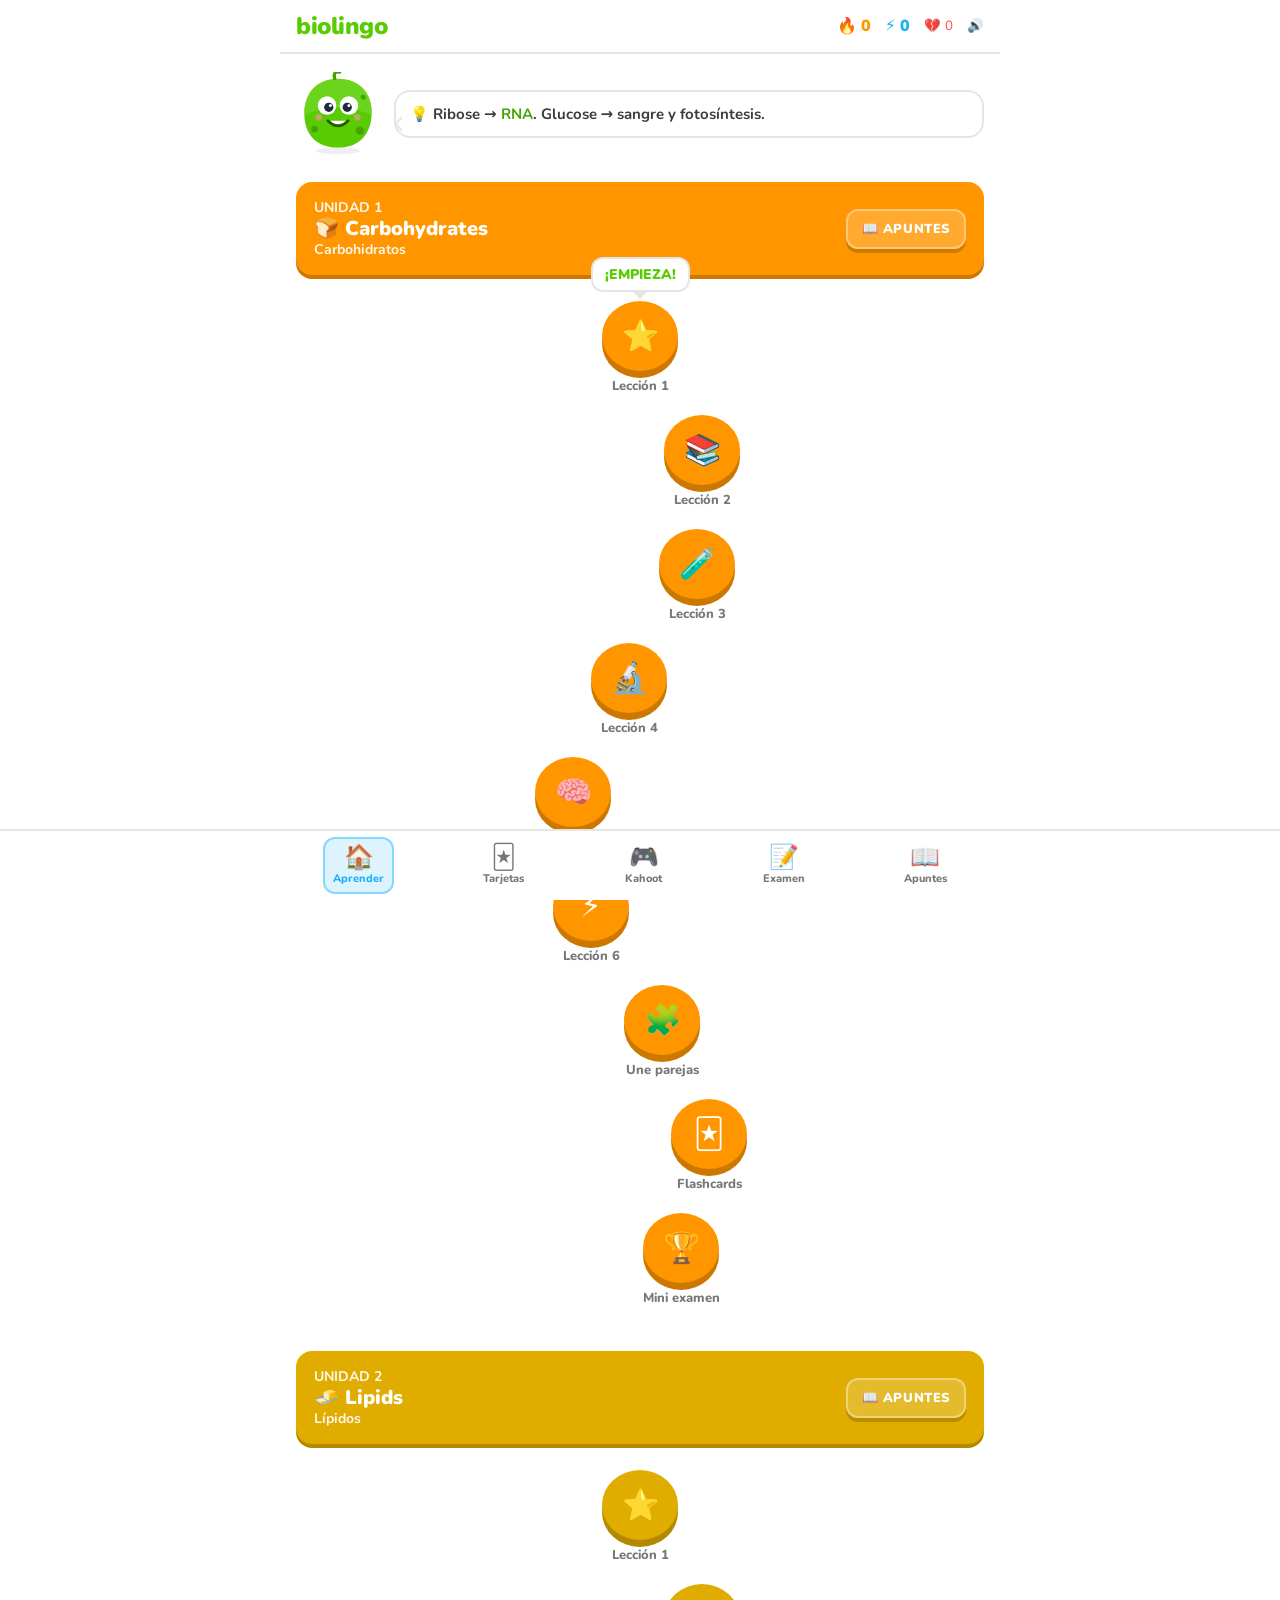
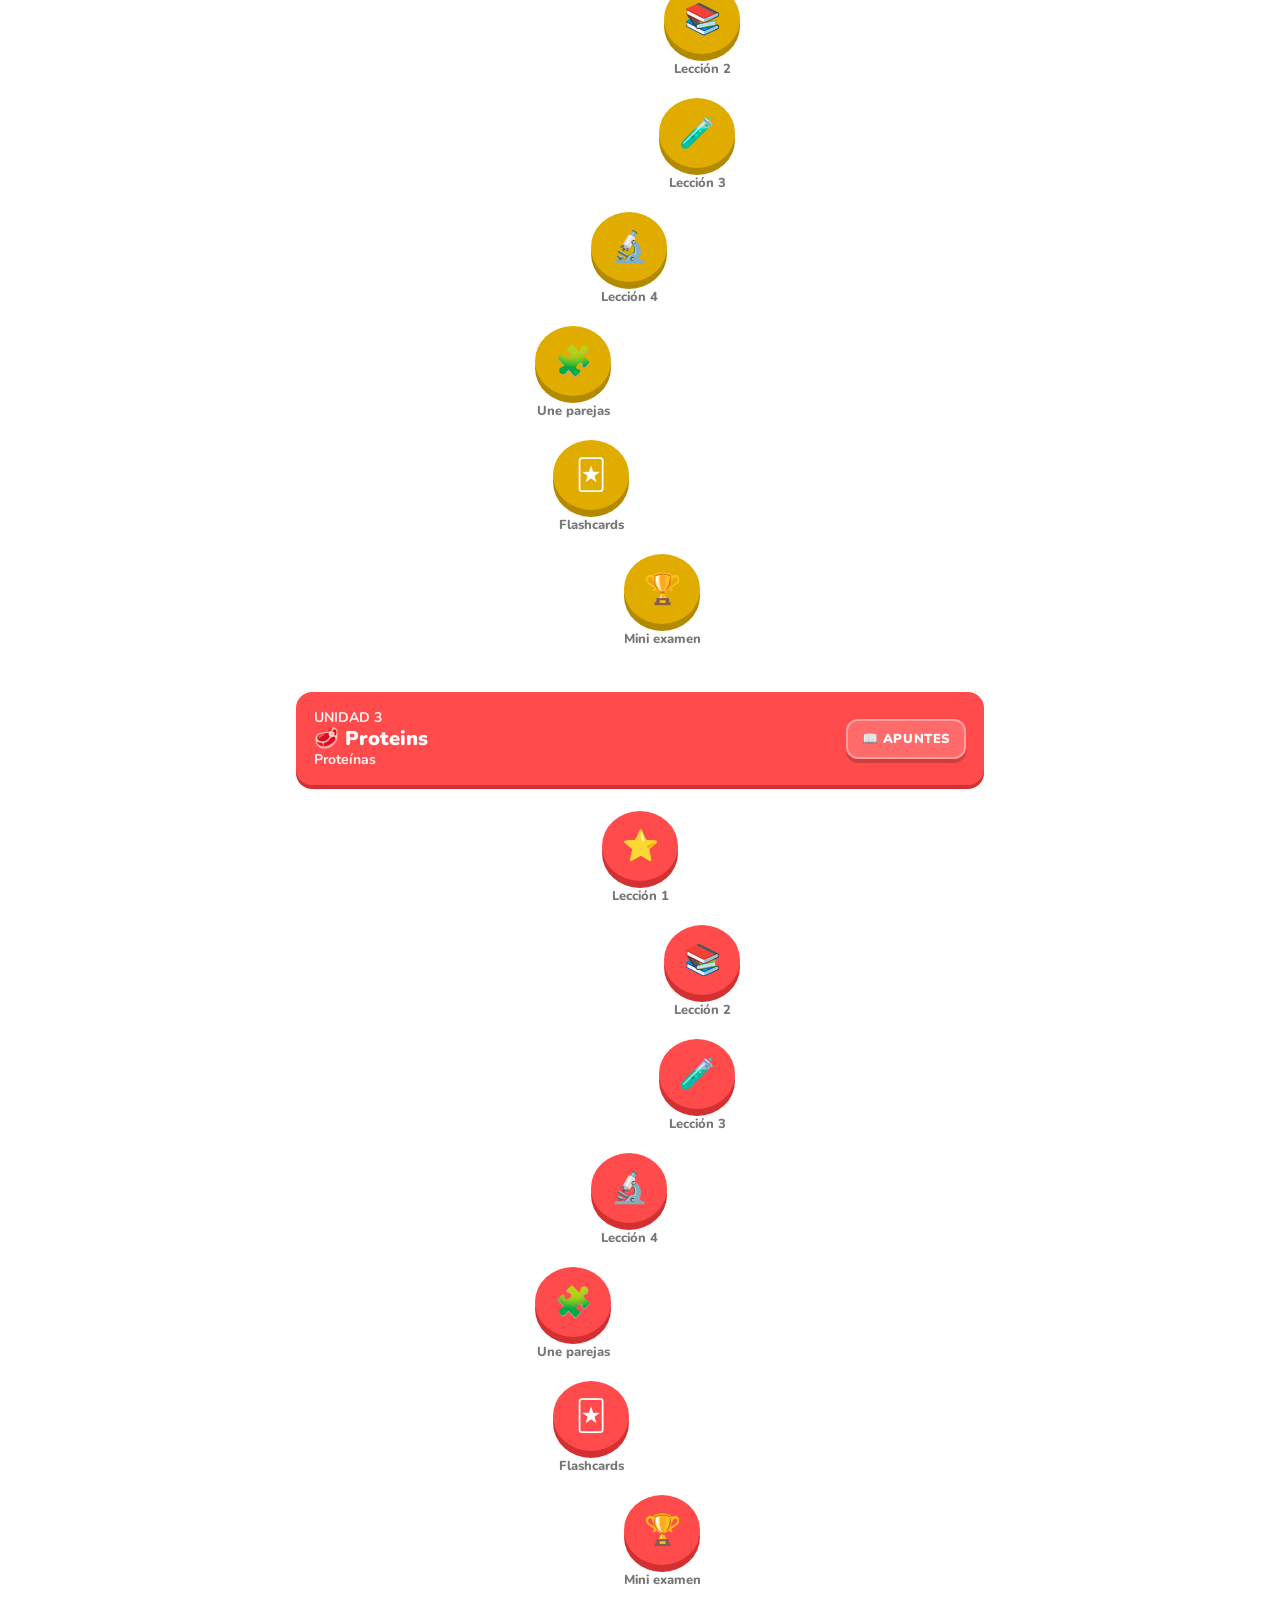
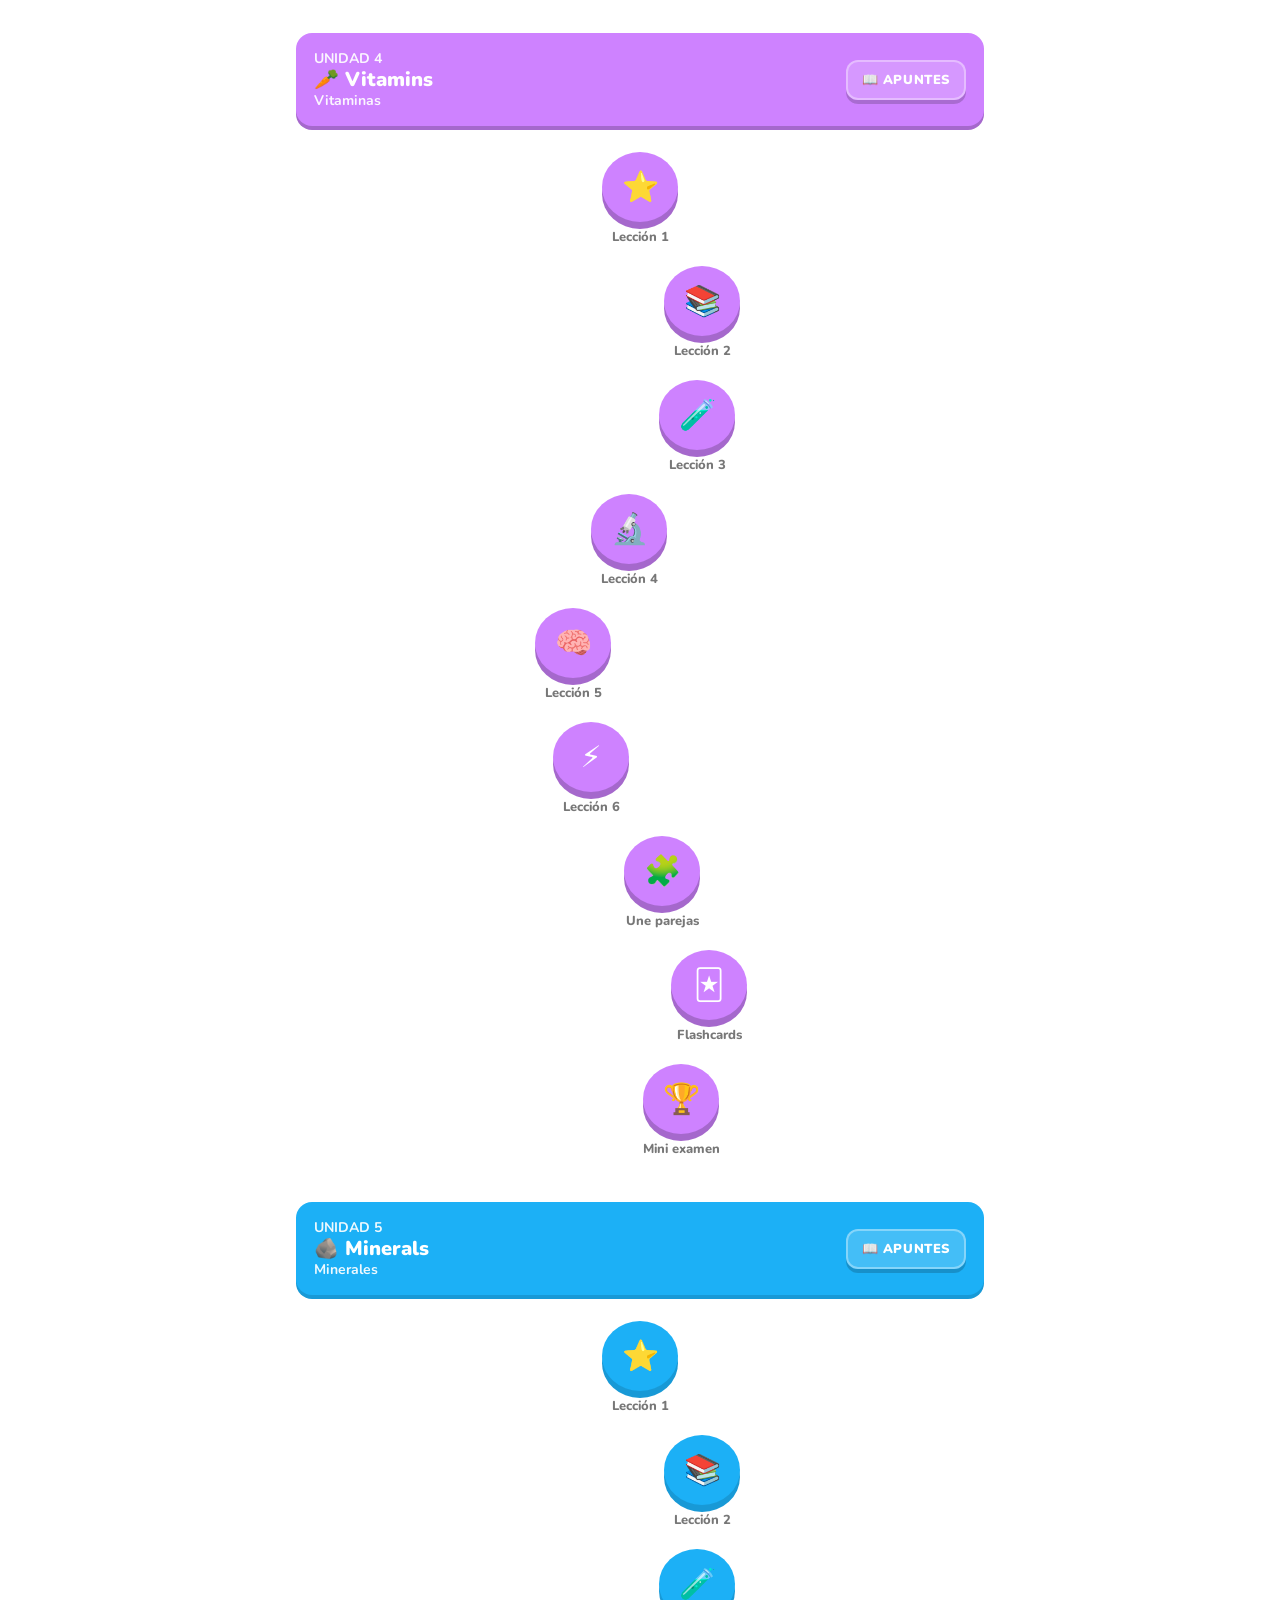
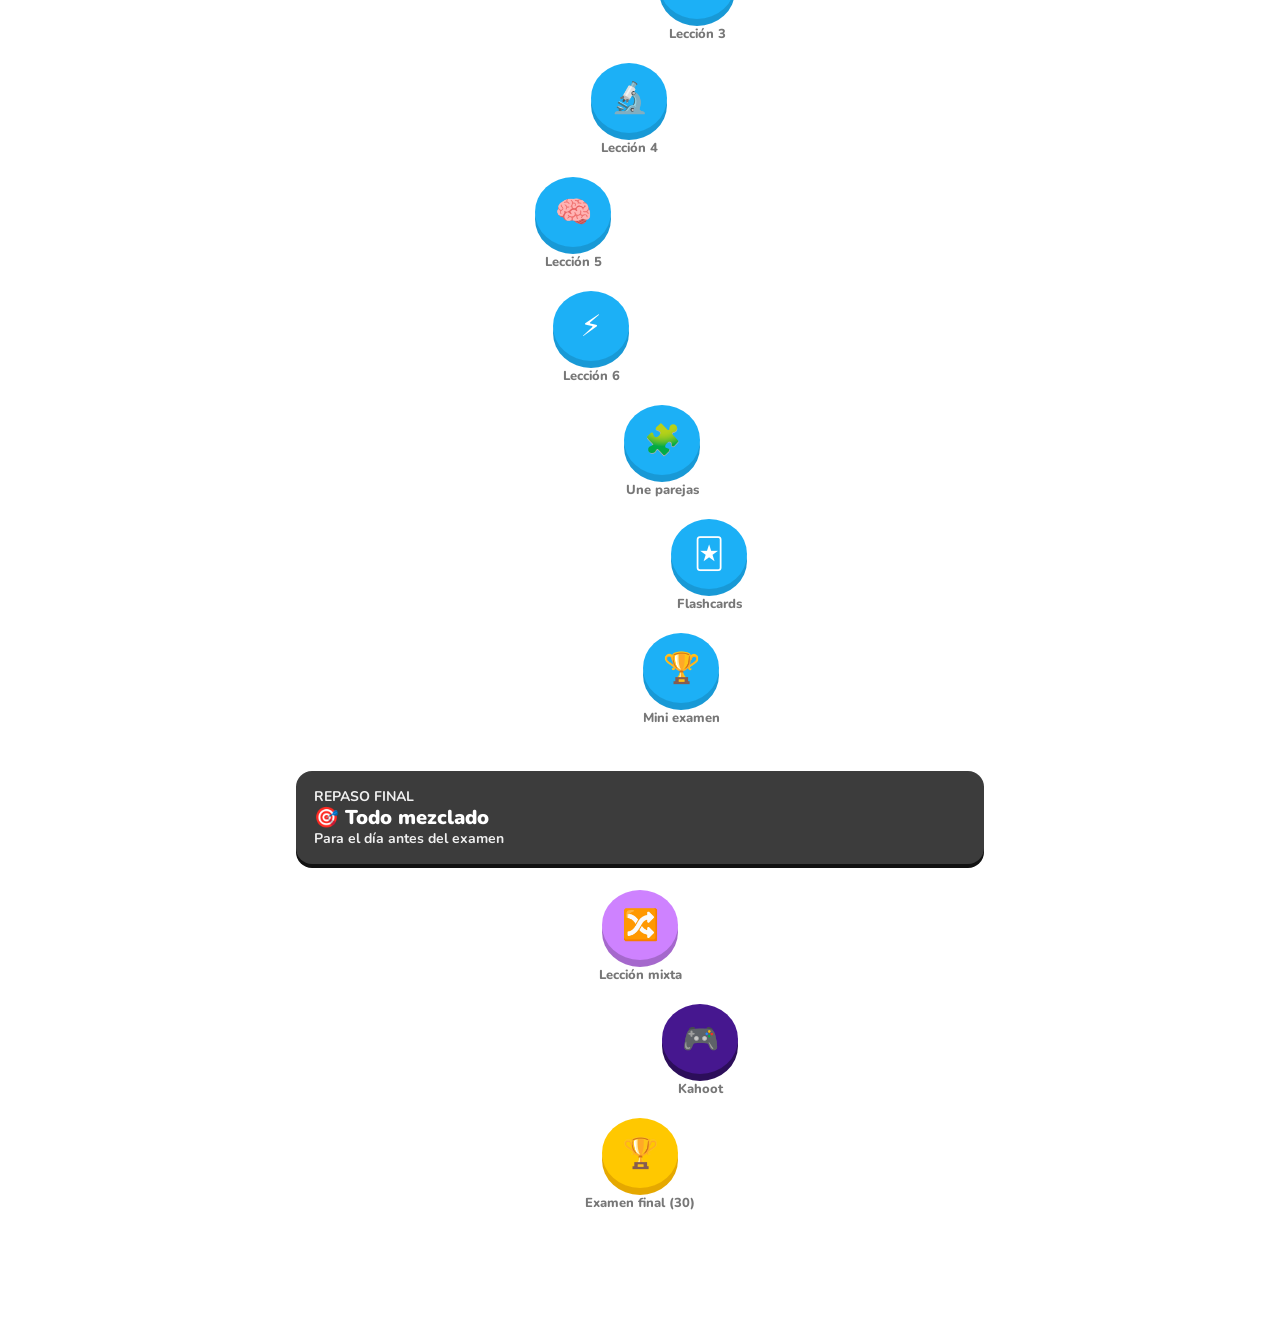
==== commit 42bddd22: "Add files via upload" ====
--- a/index.html
+++ b/index.html
@@ -1,70 +1,36 @@
 <!DOCTYPE html>
 <html lang="es">
 <head>
-<meta charset="UTF-8"><meta name="viewport" content="width=device-width, initial-scale=1">
-<meta name="theme-color" content="#263f72"><title>Biology Quest · Biology III</title>
-<link rel="stylesheet" href="styles.css">
+<meta charset="UTF-8">
+<meta name="viewport" content="width=device-width, initial-scale=1">
+<title>BioLingo · Biology III</title>
+<link rel="preconnect" href="https://fonts.googleapis.com">
+<link href="https://fonts.googleapis.com/css2?family=Nunito:wght@500;700;800;900&display=swap" rel="stylesheet">
+<link rel="stylesheet" href="css/styles.css">
 </head>
 <body>
-<header class="topbar">
-  <a class="brand" href="#"><span>🧬</span><span>BIOLOGY QUEST</span></a>
-  <div class="stats"><span class="stat">⚡ <b id="xp">0</b> XP</span><span class="stat">🔥 <b id="streak">0</b></span><span class="stat">✓ <b id="correct">0</b></span></div>
-</header>
-<main class="app">
-<section class="welcome card">
- <div><p class="eyebrow">BIOLOGY III · STUDY MODE</p><h1>Domina biología.<br><span>Comprende, practica y recuerda.</span></h1>
- <p class="sub">Macromolecules, carbohydrates, proteins, lipids, vitamins and minerals. Basado en tus materiales de clase.</p></div><div class="hero-art">🔬</div>
- <div class="progress-wrap"><div class="progress-label"><span>Tu progreso</span><b id="progress-label">0 respuestas correctas</b></div><div class="progress"><div id="progress-bar"></div></div></div>
-</section>
-<nav class="mode-grid">
- <button class="mode active" data-mode="tutorial"><span>🧑‍🏫</span><b>Tutorial</b><small>Aprende cada tema</small></button>
- <button class="mode" data-mode="vocab"><span>🧠</span><b>Study cards</b><small>Conceptos clave</small></button>
- <button class="mode" data-mode="practice"><span>✍️</span><b>Practicar</b><small>Preguntas por tema</small></button>
- <button class="mode" data-mode="exam"><span>⏱️</span><b>Simulacro</b><small>20 preguntas</small></button>
- <button class="mode" data-mode="reference"><span>📚</span><b>Resumen</b><small>Tablas para repasar</small></button>
-</nav>
+<div id="app">
+  <header class="top">
+    <div class="logo">biolingo</div>
+    <div class="stats">
+      <span class="stat fire" title="Racha de días">🔥 <span id="sStreak">0</span></span>
+      <span class="stat xp" title="Experiencia">⚡ <span id="sXp">0</span></span>
+      <button class="stat err" id="sErrBtn" title="Errores por repasar">💔 <span id="sErr">0</span></button>
+      <button class="stat" id="sndBtn" title="Sonido">🔊</button>
+    </div>
+  </header>
+  <main id="main"></main>
+</div>
+<nav class="nav"><div class="nav-in">
+  <button data-tab="learn" class="on"><span class="ic">🏠</span>Aprender</button>
+  <button data-tab="cards"><span class="ic">🃏</span>Tarjetas</button>
+  <button data-tab="kahoot"><span class="ic">🎮</span>Kahoot</button>
+  <button data-tab="exam"><span class="ic">📝</span>Examen</button>
+  <button data-tab="notes"><span class="ic">📖</span>Apuntes</button>
+</div></nav>
+<div id="overlay"></div>
 
-<section id="tutorial" class="game card">
- <div class="section-head"><div><p class="eyebrow">MODO TUTORIAL</p><h2>Entiende cada tema</h2></div><span class="counter" id="lesson-counter">1 / 5</span></div>
- <div class="lesson-tabs" id="lesson-tabs"></div>
- <article class="lesson"><span class="lesson-tag" id="lesson-tag">BIOLOGY</span><h3 id="lesson-title"></h3><p class="lesson-intro" id="lesson-intro"></p><div id="lesson-content"></div><div class="remember" id="lesson-remember"></div></article>
- <div class="controls"><button class="btn secondary" id="lesson-prev">← Anterior</button><button class="btn primary" id="lesson-next">Siguiente tema →</button></div>
-</section>
-
-<section id="vocab" class="game card hidden">
- <div class="section-head"><div><p class="eyebrow">STUDY CARDS</p><h2>Conceptos de biología</h2></div><span class="counter" id="vocab-counter">1 / 20</span></div>
- <div class="flashcard" id="vocab-card"><span class="card-hint">TOCA PARA REVELAR</span><div class="big-word" id="vocab-word"></div><span class="category" id="vocab-category"></span><div id="vocab-answer" class="hidden"><div class="mini-meaning" id="vocab-meaning"></div><p id="vocab-example"></p></div></div>
- <div class="controls"><button class="btn secondary" id="vocab-prev">← Anterior</button><button class="btn primary" id="vocab-next">Siguiente →</button></div>
-</section>
-
-<section id="practice" class="game card hidden">
- <div class="section-head"><div><p class="eyebrow">PRACTICE MODE</p><h2>Comprueba lo que aprendiste</h2></div><span class="counter" id="practice-counter">1 / 10</span></div>
- <div class="filters"><button class="filter active" data-filter="all">Todo</button><button class="filter" data-filter="carbs">Carbohydrates</button><button class="filter" data-filter="proteins">Proteins</button><button class="filter" data-filter="lipids">Lipids</button><button class="filter" data-filter="micro">Vitamins & minerals</button></div>
- <div class="question-word" id="question-word">BIOLOGY</div><p class="question" id="question-text"></p><div class="answers" id="answers"></div><div class="feedback hidden" id="feedback"></div>
- <div class="controls right"><button class="btn primary" id="next-question" disabled>Siguiente →</button></div>
-</section>
-
-<section id="exam" class="game card hidden">
- <div class="section-head"><div><p class="eyebrow">BIOLOGY III · MOCK EXAM</p><h2>Simulacro de examen</h2></div><span class="counter" id="exam-counter">0 / 20</span></div>
- <p class="sub">20 preguntas aleatorias de todos los temas. Tienes 15 minutos. Las respuestas se muestran después de elegir.</p>
- <div class="timer-line"><span>⏱️ <b id="exam-time">15:00</b></span><div class="timer-track"><div id="exam-bar"></div></div></div>
- <div class="question-word" id="exam-word">READY?</div><p class="question" id="exam-question">Pulsa comenzar cuando estés listo.</p><div class="answers" id="exam-answers"></div><div class="feedback hidden" id="exam-feedback"></div>
- <div class="controls"><button class="btn secondary" id="exam-start">▶ Comenzar</button><button class="btn primary" id="exam-next" disabled>Siguiente →</button></div><div id="exam-result" class="result hidden"></div>
-</section>
-
-<section id="reference" class="game card hidden">
- <div class="section-head"><div><p class="eyebrow">QUICK REVIEW</p><h2>Resumen para el examen</h2></div></div>
- <div class="reference-grid">
-  <article class="ref-card"><h3>Carbohydrates</h3><p><b>Main function:</b> provide energy.</p><p><b>Simple:</b> monosaccharides (glucose, fructose, galactose, ribose) and disaccharides (lactose, maltose, saccharose).</p><p><b>Complex:</b> oligosaccharides and polysaccharides (starch, glycogen, cellulose, chitin).</p></article>
-  <article class="ref-card"><h3>Proteins</h3><p>Abundant organic molecules. Each protein has a specific structure and job.</p><ul><li>Digestive enzymes: amylase, lipase, pepsin, trypsin.</li><li>Transport: hemoglobin, albumin.</li><li>Structural: actin, tubulin, keratin.</li><li>Hormones: insulin, thyroxine.</li><li>Defense: immunoglobulins.</li><li>Contractile: actin, myosin.</li><li>Storage: legume proteins, egg white.</li></ul></article>
-  <article class="ref-card"><h3>Lipids</h3><p>Hydrophobic molecules; do not mix with water.</p><p><b>Functions:</b> long-term energy storage, insulation, waterproofing, membranes, temperature control, food texture and flavor, and hormone production.</p><p><b>Types:</b> fats and oils, waxes, phospholipids, acylglycerides, steroids and carotenoids.</p></article>
-  <article class="ref-card"><h3>Vitamins</h3><p><b>Fat-soluble:</b> A, D, E, K. Dissolve in fat and can be stored.</p><p><b>Water-soluble:</b> B-complex and C. Dissolve in water and are not stored in large amounts.</p><p><b>Examples:</b> A—vision; C—collagen and iron absorption; D—calcium absorption; K—blood clotting.</p></article>
-  <article class="ref-card"><h3>Minerals</h3><ul><li>Iron (Fe): hemoglobin carries oxygen.</li><li>Calcium (Ca): bones, teeth, muscle contraction.</li><li>Potassium (K): fluid balance, nerve signals, muscles.</li><li>Iodine (I): thyroid hormones.</li><li>Zinc (Zn): immunity, growth, wound healing.</li><li>Magnesium (Mg): muscles, nerves, enzyme activity.</li></ul></article>
-  <article class="ref-card highlight"><h3>Important exam connections</h3><ul><li>Vitamin C helps the body absorb iron.</li><li>Vitamin D helps the body absorb calcium.</li><li>Iron is part of hemoglobin, which carries oxygen.</li><li>Calcium, potassium and magnesium support muscle function.</li><li>Iodine is needed to make thyroid hormones.</li></ul></article>
- </div>
-</section>
-<footer>Biology Quest · Biology III · Study with understanding</footer>
-</main>
-<div class="toast" id="toast"></div>
-<script src="script.js"></script>
-</body></html>+<script src="js/data.js"></script>
+<script src="js/app.js"></script>
+</body>
+</html>
--- a/css/styles.css
+++ b/css/styles.css
@@ -0,0 +1,197 @@
+:root{
+  --green:#58cc02;--green-d:#46a302;--blue:#1cb0f6;--blue-d:#1899d6;--red:#ff4b4b;--red-d:#ea2b2b;
+  --gold:#ffc800;--gold-d:#e5a800;--purple:#ce82ff;--ink:#3c3c3c;--muted:#777;--line:#e5e5e5;--bg:#fff;--soft:#f7f7f7;
+  --ok-bg:#d7ffb8;--ok-ink:#58a700;--bad-bg:#ffdfe0;--bad-ink:#ea2b2b;
+}
+*{box-sizing:border-box;margin:0;padding:0}
+html,body{height:100%}
+body{font-family:'Nunito',system-ui,sans-serif;color:var(--ink);background:var(--bg);-webkit-tap-highlight-color:transparent}
+button{font-family:inherit;cursor:pointer;border:none;background:none;color:inherit}
+input{font-family:inherit}
+#app{max-width:720px;margin:0 auto;min-height:100vh;display:flex;flex-direction:column}
+.top{position:sticky;top:0;z-index:20;background:#fff;border-bottom:2px solid var(--line);display:flex;align-items:center;justify-content:space-between;padding:10px 16px;gap:10px}
+.logo{font-weight:900;font-size:24px;color:var(--green);letter-spacing:-.5px}
+.stats{display:flex;gap:14px;font-weight:900;font-size:16px}
+.stat{display:flex;align-items:center;gap:4px}
+.stat.fire{color:#ff9600}.stat.xp{color:var(--blue)}.stat.err{color:var(--red)}
+main{flex:1;padding:18px 16px 110px}
+.nav{position:fixed;bottom:0;left:0;right:0;background:#fff;border-top:2px solid var(--line);display:flex;justify-content:center;z-index:30}
+.nav-in{display:flex;max-width:720px;width:100%;justify-content:space-around;padding:6px 4px calc(6px + env(safe-area-inset-bottom))}
+.nav button{display:flex;flex-direction:column;align-items:center;gap:2px;padding:6px 8px;border-radius:12px;font-weight:800;font-size:11px;color:var(--muted);border:2px solid transparent;min-width:62px}
+.nav button .ic{font-size:24px;line-height:1}
+.nav button.on{color:var(--blue);border-color:#84d8ff;background:#ddf4ff}
+
+/* chunky buttons */
+.btn{display:inline-flex;align-items:center;justify-content:center;gap:8px;font-weight:900;text-transform:uppercase;letter-spacing:.6px;font-size:15px;padding:13px 22px;border-radius:16px;background:var(--green);color:#fff;box-shadow:0 4px 0 var(--green-d);transition:transform .05s,filter .1s}
+.btn:active{transform:translateY(4px);box-shadow:none}
+.btn:hover{filter:brightness(1.05)}
+.btn.blue{background:var(--blue);box-shadow:0 4px 0 var(--blue-d)}
+.btn.red{background:var(--red);box-shadow:0 4px 0 var(--red-d)}
+.btn.gold{background:var(--gold);box-shadow:0 4px 0 var(--gold-d);color:#6b4c00}
+.btn.ghost{background:#fff;color:var(--blue);border:2px solid var(--line);box-shadow:0 4px 0 var(--line)}
+.btn.gray,.btn:disabled{background:#e5e5e5;color:#afafaf;box-shadow:0 4px 0 #cecece;cursor:default}
+.btn.wide{width:100%}
+.btn.sm{font-size:13px;padding:9px 14px;border-radius:12px}
+
+/* mascot & bubbles */
+.hero{display:flex;align-items:center;gap:14px;margin-bottom:20px}
+.bubble{position:relative;border:2px solid var(--line);border-radius:16px;padding:12px 14px;font-weight:700;font-size:15px;flex:1;background:#fff}
+.bubble:before{content:"";position:absolute;left:-10px;top:24px;border:8px solid transparent;border-right-color:var(--line)}
+.bubble:after{content:"";position:absolute;left:-7px;top:24px;border:8px solid transparent;border-right-color:#fff}
+.bubble b{color:var(--green-d)}
+.mascot{flex:none;animation:bob 2.4s ease-in-out infinite}
+@keyframes bob{0%,100%{transform:translateY(0)}50%{transform:translateY(-5px)}}
+
+/* path */
+.unit{border-radius:16px;color:#fff;padding:16px 18px;display:flex;justify-content:space-between;align-items:center;gap:10px;margin:26px 0 8px}
+.unit h2{font-size:20px;font-weight:900;line-height:1.15}
+.unit p{font-weight:700;opacity:.92;font-size:14px}
+.unit .btn{background:rgba(255,255,255,.18);box-shadow:0 4px 0 rgba(0,0,0,.18);border:2px solid rgba(255,255,255,.35);flex:none}
+.path{display:flex;flex-direction:column;align-items:center;gap:20px;padding:18px 0}
+.node-wrap{display:flex;flex-direction:column;align-items:center;gap:6px;position:relative}
+.node{width:76px;height:70px;border-radius:50%;font-size:30px;display:flex;align-items:center;justify-content:center;color:#fff;transition:transform .05s;position:relative}
+.node:active{transform:translateY(6px)}
+.node-lbl{font-weight:800;font-size:13px;color:var(--muted);text-align:center;max-width:120px}
+.node .ring{position:absolute;inset:-9px;border-radius:50%}
+.crowns{position:absolute;right:-12px;bottom:-4px;background:#fff;border:2px solid var(--line);border-radius:12px;font-size:12px;font-weight:900;padding:1px 6px;color:#b38c00}
+.start-tip{position:absolute;top:-44px;background:#fff;border:2px solid var(--line);color:var(--green);font-weight:900;padding:6px 12px;border-radius:12px;font-size:14px;white-space:nowrap;animation:bob 1.6s infinite;z-index:2}
+.start-tip:after{content:"";position:absolute;left:50%;bottom:-9px;margin-left:-8px;border:8px solid transparent;border-top-color:var(--line);border-bottom:0}
+
+.card{border:2px solid var(--line);border-radius:16px;padding:16px;margin-bottom:14px}
+h1.title{font-size:26px;font-weight:900;margin-bottom:6px}
+.sub{color:var(--muted);font-weight:700;margin-bottom:18px}
+.chips{display:flex;flex-wrap:wrap;gap:8px;margin-bottom:16px}
+.chip{border:2px solid var(--line);border-radius:14px;padding:8px 12px;font-weight:800;font-size:14px;box-shadow:0 3px 0 var(--line)}
+.chip.on{border-color:#84d8ff;background:#ddf4ff;color:var(--blue-d);box-shadow:0 3px 0 #84d8ff}
+.row{display:flex;gap:10px;align-items:center;flex-wrap:wrap}
+.lbl{font-weight:900;font-size:13px;text-transform:uppercase;letter-spacing:.6px;color:var(--muted);margin:14px 0 8px}
+
+/* lesson */
+.lesson{position:fixed;inset:0;background:#fff;z-index:50;display:flex;flex-direction:column}
+.lhead{max-width:720px;width:100%;margin:0 auto;display:flex;align-items:center;gap:14px;padding:16px}
+.x{font-size:26px;color:#afafaf;font-weight:900;padding:4px 6px}
+.bar{flex:1;height:16px;background:var(--line);border-radius:10px;overflow:hidden}
+.bar i{display:block;height:100%;background:var(--green);border-radius:10px;transition:width .35s;position:relative}
+.bar i:after{content:"";position:absolute;left:8px;right:8px;top:4px;height:4px;border-radius:4px;background:rgba(255,255,255,.35)}
+.hearts{color:var(--red);font-weight:900;font-size:18px;display:flex;gap:4px;align-items:center}
+.lbody{flex:1;overflow:auto;max-width:640px;width:100%;margin:0 auto;padding:10px 18px 30px}
+.qtag{font-weight:900;font-size:13px;text-transform:uppercase;letter-spacing:.6px;margin-bottom:8px;display:flex;align-items:center;gap:6px}
+.qtext{font-size:23px;font-weight:800;line-height:1.3;margin-bottom:22px}
+.qtext b{color:var(--blue-d)}
+.opts{display:grid;gap:12px}
+.opt{border:2px solid var(--line);border-radius:16px;padding:14px 16px;font-size:17px;font-weight:700;text-align:left;box-shadow:0 4px 0 var(--line);display:flex;align-items:center;gap:12px;background:#fff}
+.opt .k{flex:none;width:28px;height:28px;border:2px solid var(--line);border-radius:8px;display:flex;align-items:center;justify-content:center;font-size:13px;color:var(--muted);font-weight:900}
+.opt.sel{border-color:#84d8ff;background:#ddf4ff;color:var(--blue-d);box-shadow:0 4px 0 #84d8ff}
+.opt.sel .k{border-color:#84d8ff;color:var(--blue-d)}
+.opt.good{border-color:#a5ed6e;background:var(--ok-bg);color:var(--ok-ink);box-shadow:0 4px 0 #a5ed6e}
+.opt.badc{border-color:#ffb2b2;background:var(--bad-bg);color:var(--bad-ink);box-shadow:0 4px 0 #ffb2b2}
+.opt:disabled{cursor:default}
+.tfgrid{display:grid;grid-template-columns:1fr 1fr;gap:12px}
+.tfgrid .opt{justify-content:center;font-size:20px;padding:20px}
+.fill{width:100%;font-size:20px;font-weight:700;border:2px solid var(--line);border-radius:16px;padding:16px;background:var(--soft);outline:none}
+.fill:focus{border-color:#84d8ff;background:#fff}
+.match{display:grid;grid-template-columns:1fr 1fr;gap:10px}
+.match .col{display:grid;gap:10px;align-content:start}
+.mbtn{border:2px solid var(--line);border-radius:14px;padding:12px;font-weight:700;font-size:14px;box-shadow:0 4px 0 var(--line);min-height:56px;background:#fff;line-height:1.25}
+.mbtn.sel{border-color:#84d8ff;background:#ddf4ff;color:var(--blue-d);box-shadow:0 4px 0 #84d8ff}
+.mbtn.done{opacity:.35;box-shadow:none;transform:translateY(4px);cursor:default}
+.mbtn.wrong{border-color:#ffb2b2;background:var(--bad-bg);color:var(--bad-ink);animation:shake .3s}
+.mbtn.right{border-color:#a5ed6e;background:var(--ok-bg);color:var(--ok-ink)}
+@keyframes shake{25%{transform:translateX(-5px)}75%{transform:translateX(5px)}}
+.lfoot{border-top:2px solid var(--line);padding:16px 18px calc(16px + env(safe-area-inset-bottom))}
+.lfoot-in{max-width:640px;margin:0 auto;display:flex;align-items:center;justify-content:space-between;gap:14px;flex-wrap:wrap}
+.lfoot.ok{background:var(--ok-bg);border-color:var(--ok-bg)}
+.lfoot.bad{background:var(--bad-bg);border-color:var(--bad-bg)}
+.fb{flex:1;min-width:220px}
+.fb h3{font-size:22px;font-weight:900;display:flex;align-items:center;gap:8px}
+.lfoot.ok .fb{color:var(--ok-ink)}.lfoot.bad .fb{color:var(--bad-ink)}
+.fb p{font-weight:700;font-size:15px;margin-top:4px}
+.lfoot .btn{min-width:160px}
+.lfoot.ok .btn{background:var(--green)}
+.lfoot.bad .btn{background:var(--red);box-shadow:0 4px 0 var(--red-d)}
+
+.done-screen{text-align:center;padding-top:30px}
+.done-screen h1{font-size:32px;font-weight:900;color:var(--gold-d);margin:14px 0 20px}
+.tiles{display:flex;gap:12px;justify-content:center;margin-bottom:26px;flex-wrap:wrap}
+.tile{border:2px solid;border-radius:16px;overflow:hidden;min-width:120px}
+.tile .h{color:#fff;font-weight:900;font-size:12px;text-transform:uppercase;padding:4px 8px}
+.tile .v{font-size:22px;font-weight:900;padding:10px}
+.confetti{position:fixed;top:-10px;width:10px;height:14px;z-index:99;animation:fall linear forwards;pointer-events:none}
+@keyframes fall{to{transform:translateY(110vh) rotate(720deg)}}
+
+/* flashcards */
+.fc-wrap{perspective:1200px;margin:10px 0 20px}
+.fc{position:relative;height:300px;transform-style:preserve-3d;transition:transform .5s;cursor:pointer}
+.fc.flip{transform:rotateY(180deg)}
+.fc-face{position:absolute;inset:0;backface-visibility:hidden;-webkit-backface-visibility:hidden;border:2px solid var(--line);border-radius:22px;box-shadow:0 6px 0 var(--line);display:flex;flex-direction:column;align-items:center;justify-content:center;padding:26px;text-align:center;background:#fff}
+.fc-face .t{position:absolute;top:14px;left:16px;font-weight:900;font-size:12px;text-transform:uppercase;letter-spacing:.6px}
+.fc-face .hint{position:absolute;bottom:14px;color:#afafaf;font-weight:800;font-size:13px}
+.fc-face .main{font-size:24px;font-weight:800;line-height:1.3}
+.fc-face .main b{color:var(--blue-d)}
+.fc-back{transform:rotateY(180deg);background:#f4fff0;border-color:#a5ed6e;box-shadow:0 6px 0 #a5ed6e}
+.fc-back .main{color:var(--ok-ink);font-size:26px}
+.fc-back .ex{margin-top:12px;color:var(--muted);font-weight:700;font-size:15px}
+
+/* kahoot */
+.kh{position:fixed;inset:0;z-index:50;background:#46178f;color:#fff;display:flex;flex-direction:column;font-family:'Nunito',sans-serif}
+.kh-top{display:flex;justify-content:space-between;align-items:center;padding:14px 18px;font-weight:900}
+.kh-q{background:#fff;color:#333;margin:0 16px;border-radius:8px;padding:20px;font-size:22px;font-weight:800;text-align:center;min-height:90px;display:flex;align-items:center;justify-content:center;box-shadow:0 4px 0 rgba(0,0,0,.25)}
+.kh-q b{color:#46178f}
+.kh-mid{flex:1;display:flex;align-items:center;justify-content:space-between;padding:10px 24px}
+.kh-timer{width:84px;height:84px;border-radius:50%;background:#864cbf;display:flex;align-items:center;justify-content:center;font-size:34px;font-weight:900}
+.kh-ans{display:grid;grid-template-columns:1fr 1fr;gap:10px;padding:0 12px 14px}
+.kh-a{border-radius:6px;padding:16px 14px;min-height:84px;color:#fff;font-weight:800;font-size:17px;display:flex;align-items:center;gap:12px;text-align:left;box-shadow:0 4px 0 rgba(0,0,0,.25)}
+.kh-a svg{flex:none;width:30px;height:30px}
+.kh-a.c0{background:#e21b3c}.kh-a.c1{background:#1368ce}.kh-a.c2{background:#d89e00}.kh-a.c3{background:#26890c}
+.kh-a.dim{opacity:.25}
+.kh-a.win{outline:5px solid #fff}
+.kh-res{flex:1;display:flex;flex-direction:column;align-items:center;justify-content:center;text-align:center;padding:20px;gap:12px}
+.kh-res h2{font-size:40px;font-weight:900}
+.kh-res .pts{background:rgba(0,0,0,.25);padding:10px 22px;border-radius:8px;font-size:26px;font-weight:900}
+.kh-res .exp{max-width:560px;font-weight:700;font-size:17px;background:rgba(255,255,255,.12);padding:12px 16px;border-radius:10px}
+.kh.ok{background:#26890c}.kh.bad{background:#e21b3c}
+.kh-btn{background:#fff;color:#46178f;font-weight:900;font-size:18px;padding:12px 26px;border-radius:6px;box-shadow:0 4px 0 rgba(0,0,0,.3)}
+.podium{display:flex;align-items:flex-end;gap:10px;justify-content:center;margin:20px 0}
+.pod{background:#864cbf;width:100px;border-radius:6px 6px 0 0;display:flex;flex-direction:column;align-items:center;justify-content:flex-start;padding:10px 4px;font-weight:900}
+.pod.me{background:#fff;color:#46178f}
+.board{width:100%;max-width:420px}
+.board div{display:flex;justify-content:space-between;background:rgba(255,255,255,.12);margin:5px 0;padding:8px 14px;border-radius:6px;font-weight:800}
+.board div.me{background:#fff;color:#46178f}
+
+/* exam */
+.eq{border:2px solid var(--line);border-radius:16px;padding:16px;margin-bottom:14px}
+.eq .n{font-weight:900;color:var(--muted);font-size:13px;margin-bottom:6px;display:flex;justify-content:space-between}
+.eq .qq{font-weight:800;font-size:18px;margin-bottom:12px;line-height:1.3}
+.eq .qq b{color:var(--blue-d)}
+.eopt{display:flex;gap:10px;align-items:center;border:2px solid var(--line);border-radius:12px;padding:10px 12px;margin-bottom:8px;font-weight:700;cursor:pointer}
+.eopt input{accent-color:var(--blue);width:18px;height:18px}
+.eopt.sel{border-color:#84d8ff;background:#ddf4ff}
+.eopt.good{border-color:#a5ed6e;background:var(--ok-bg)}
+.eopt.badc{border-color:#ffb2b2;background:var(--bad-bg)}
+.eq.right{border-color:#a5ed6e}.eq.wrong{border-color:#ffb2b2}
+.eq .why{margin-top:8px;font-weight:700;font-size:14px;color:var(--muted);background:var(--soft);padding:10px 12px;border-radius:10px}
+.sticky-sub{position:sticky;bottom:78px;background:#fff;padding:12px 0;border-top:2px solid var(--line);display:flex;justify-content:space-between;align-items:center;gap:10px}
+.grade{font-size:64px;font-weight:900;line-height:1}
+.breaks{display:grid;gap:8px;margin:14px 0}
+.brk{display:flex;align-items:center;gap:10px;font-weight:800}
+.brk .bb{flex:1;height:12px;background:var(--line);border-radius:8px;overflow:hidden}
+.brk .bb i{display:block;height:100%}
+
+/* notes */
+.notes h2{font-size:22px;font-weight:900;margin:26px 0 10px;display:flex;align-items:center;gap:8px}
+.notes h3{font-size:17px;font-weight:900;margin:16px 0 6px}
+.notes p,.notes li{font-weight:600;line-height:1.5;font-size:15.5px}
+.notes ul{padding-left:20px;margin:6px 0}
+.notes table{width:100%;border-collapse:collapse;margin:8px 0 12px;font-size:14px}
+.notes th{background:var(--soft);text-align:left;font-weight:900;padding:8px;border:1px solid var(--line)}
+.notes td{padding:8px;border:1px solid var(--line);font-weight:600;vertical-align:top}
+.tip{background:#fff5d3;border:2px solid #ffe08a;border-radius:14px;padding:10px 14px;font-weight:800;margin:10px 0;font-size:15px}
+.tip b{color:#b37a00}
+.toc{display:flex;flex-wrap:wrap;gap:8px;margin-bottom:6px}
+.empty{text-align:center;color:var(--muted);font-weight:800;padding:40px 10px}
+@media (max-width:520px){
+  .qtext{font-size:20px}.kh-q{font-size:18px}.kh-a{font-size:15px;min-height:74px;padding:12px}
+  .fc{height:280px}.fc-face .main{font-size:20px}
+  .stats{gap:10px;font-size:14px}.logo{font-size:20px}
+  .node{width:68px;height:62px}
+}
